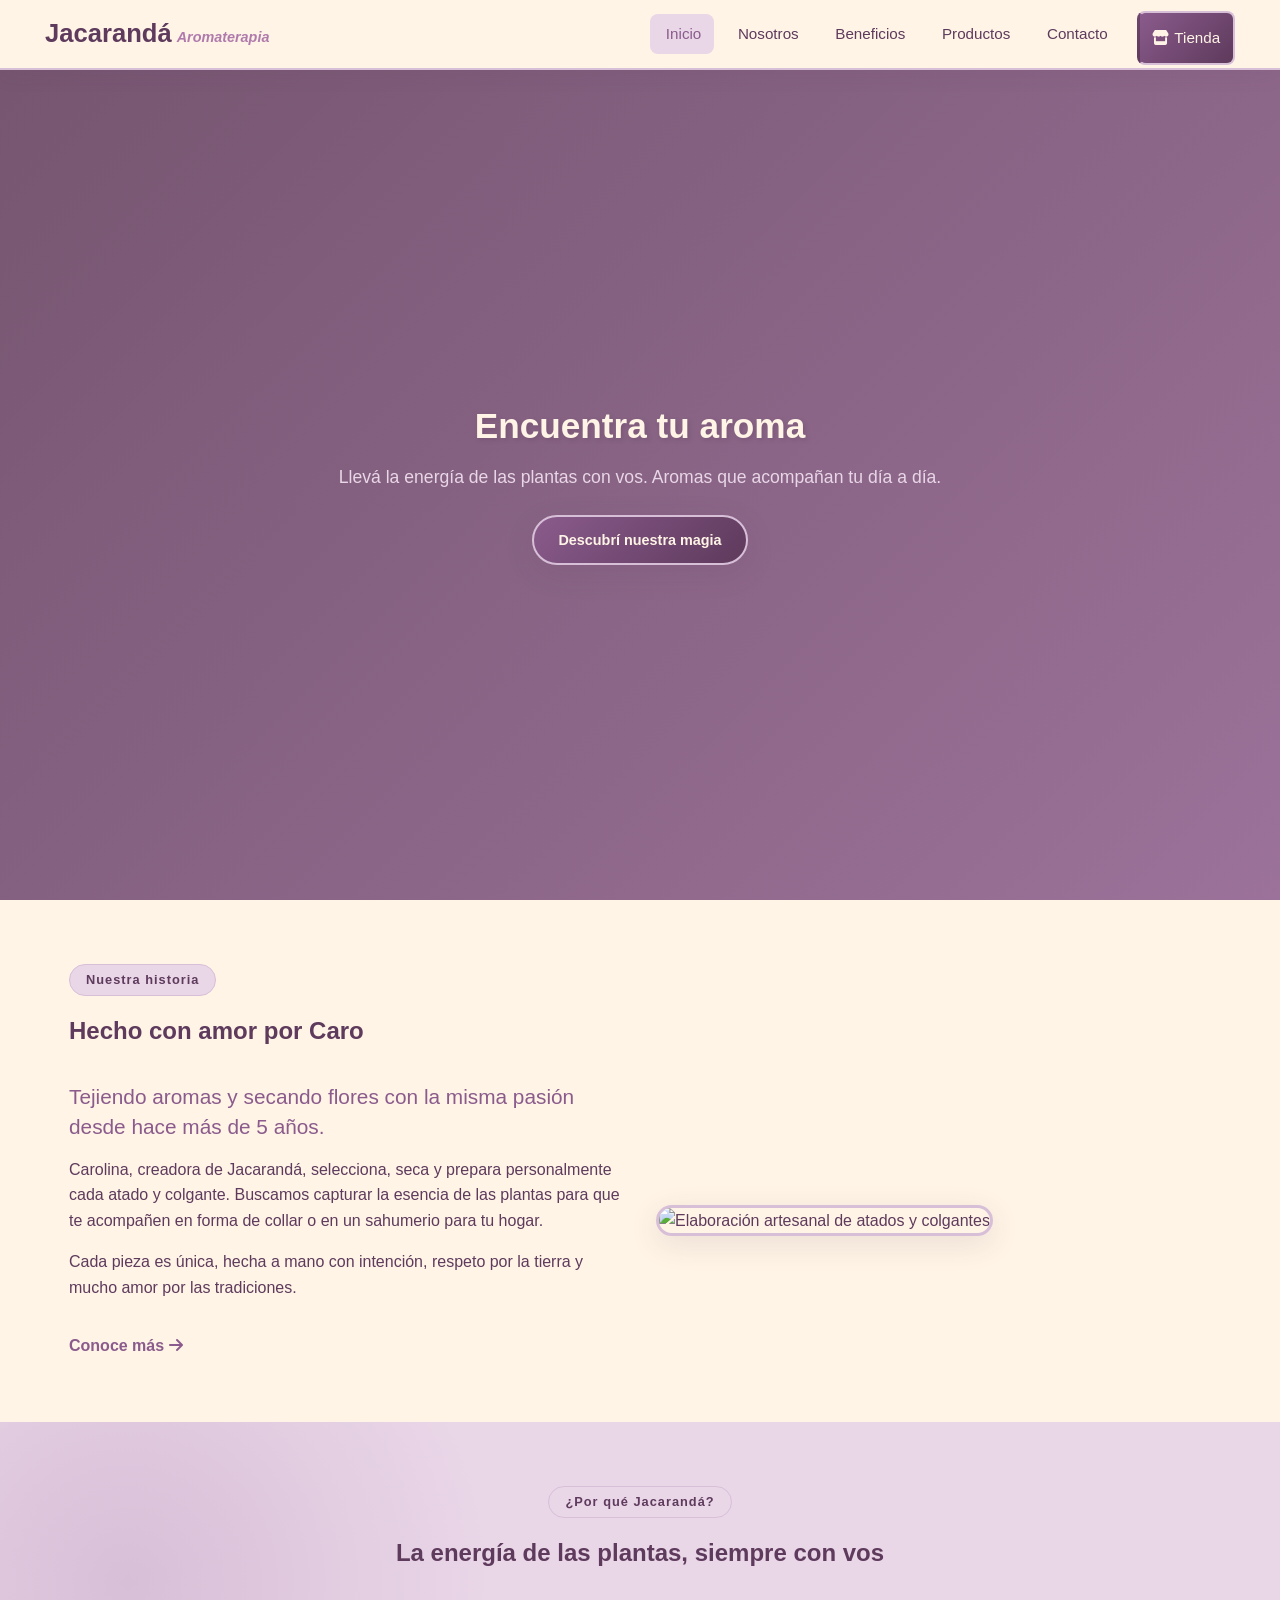
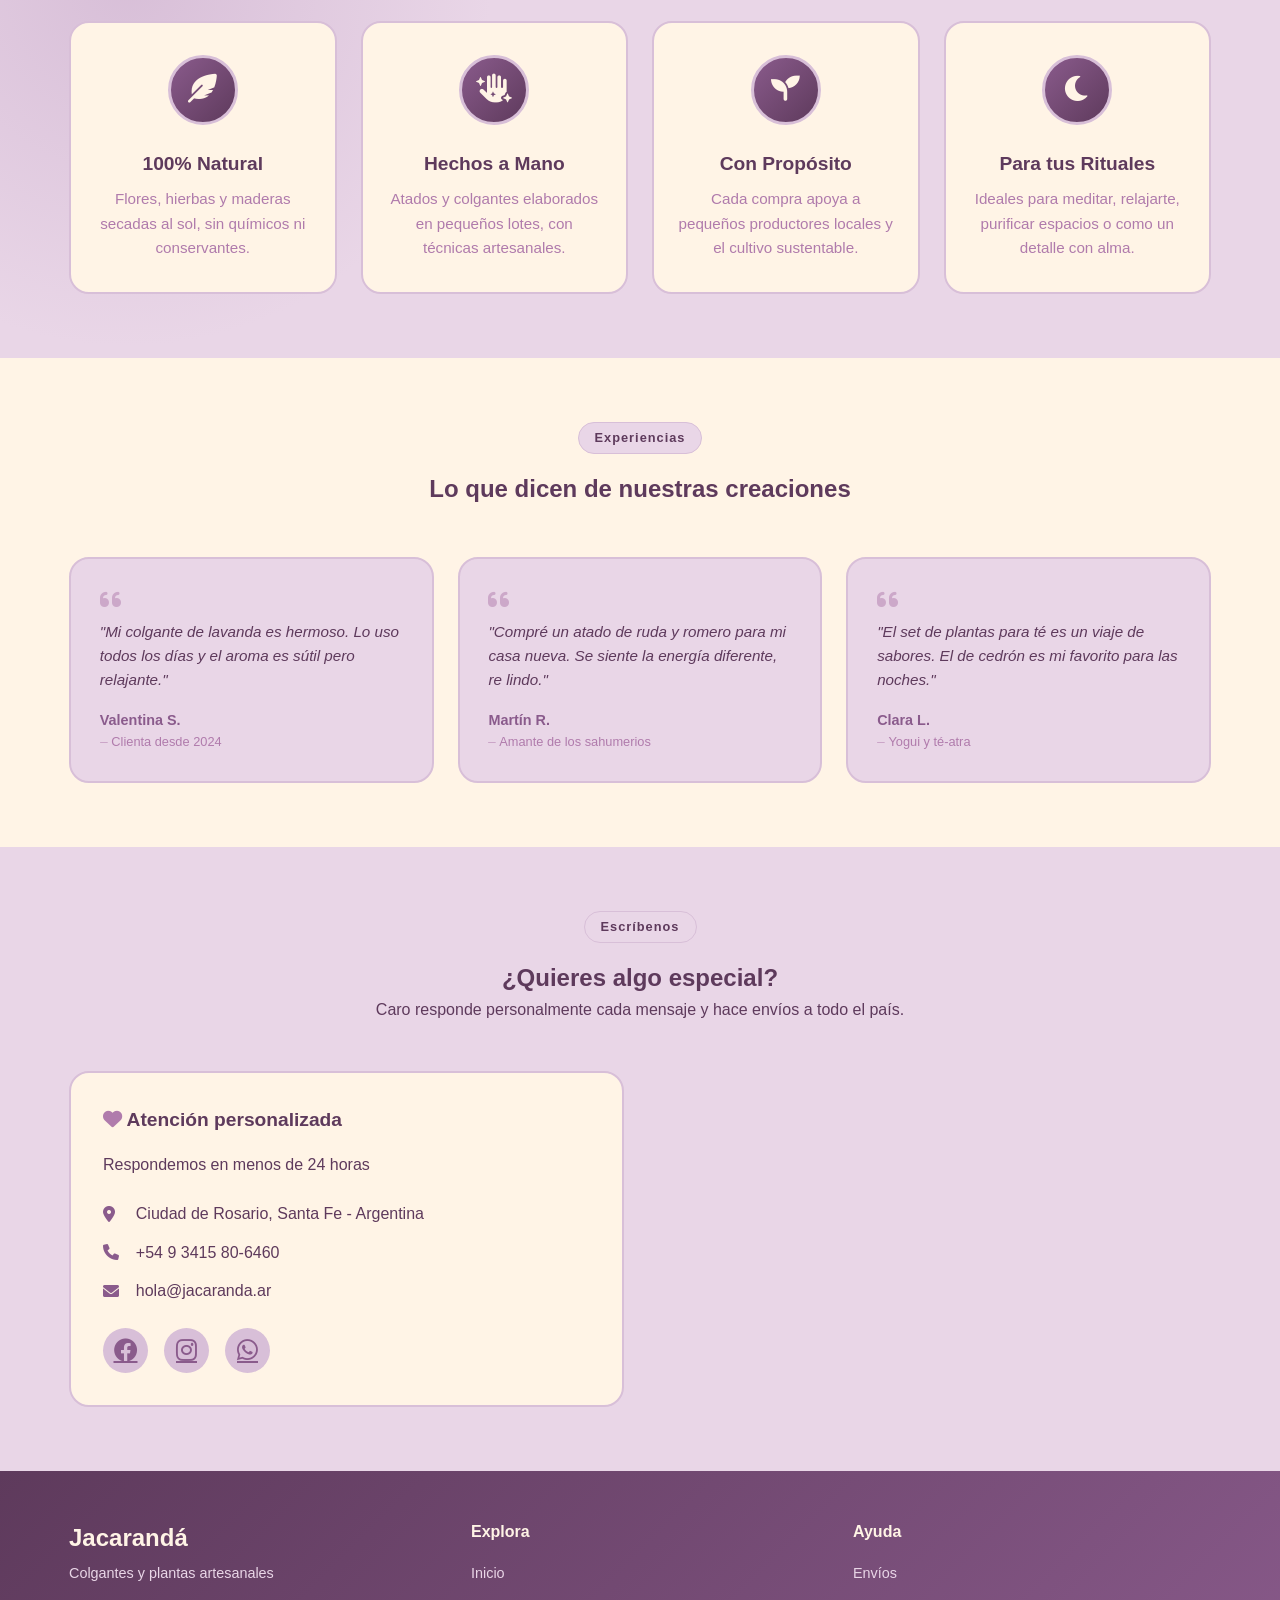
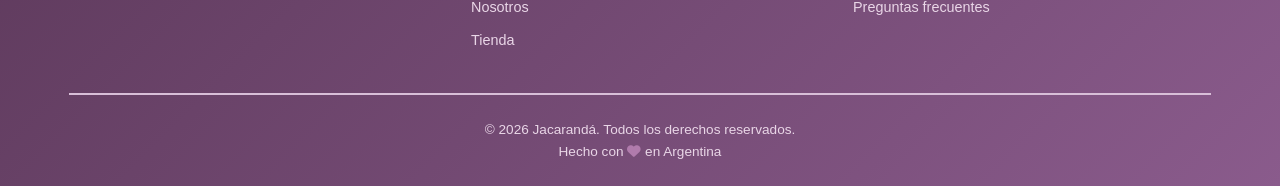
==== index.html @ d97a8b16 "cambien los datos y edite el mensaje de whastapp" ====
<!DOCTYPE html>
<html lang="es">
<head>
    <meta charset="UTF-8">
    <meta name="viewport" content="width=device-width, initial-scale=1.0, maximum-scale=1.0, user-scalable=yes">
    <title>Jacaranda - Aromaterapia Artesanal</title>
    <link rel="stylesheet" href="./css/styles.css">
    <!-- Font Awesome -->
    <link rel="stylesheet" href="https://cdnjs.cloudflare.com/ajax/libs/font-awesome/6.0.0/css/all.min.css">
</th>
</head>
<body>
    <!-- ===== HEADER ===== -->
    <header>
        <div class="container">
            <div class="logo">
                <h1>Jacarandá<span>Aromaterapia</span></h1>
            </div>
            
            <button class="menu-toggle" id="menuToggle">
                <i class="fas fa-bars"></i>
            </button>

            <nav class="nav-menu" id="navMenu">
                <button class="menu-close" id="menuClose">
                    <i class="fas fa-times"></i>
                </button>
                <ul>
                    <li><a href="index.html" class="menu-link active">Inicio</a></li>
                    <li><a href="#nosotros">Nosotros</a></li>
                    <li><a href="#beneficios">Beneficios</a></li>
                    <li><a href="#destacados">Productos</a></li>
                    <li><a href="#contacto">Contacto</a></li>
                    <li><a href="tienda.html" class="menu-link-tienda">
                        <i class="fas fa-store"></i> Tienda
                    </a></li>
                </ul>
            </nav>
        </div>
    </header>

    <!-- ===== HERO ===== -->
    <section id="inicio" class="hero">
        <div class="container">
            <div class="hero-content">
                <h2>Encuentra tu aroma</h2>
                <p>Llevá la energía de las plantas con vos. Aromas que acompañan tu día a día.</p>
                <a href="tienda.html" class="btn">Descubrí nuestra magia</a>
            </div>
        </div>
    </section>

        <!-- ===== NOSOTROS ===== -->
    <section id="nosotros" class="nosotros">
        <div class="container">
            <div class="nosotros-content">
                <span class="seccion-etiqueta">Nuestra historia</span>
                <h2>Hecho con <span class="destacado">amor</span> por Caro</h2>
                <div class="nosotros-grid">
                    <div class="nosotros-texto">
                        <p class="grande">Tejiendo aromas y secando flores con la misma pasión desde hace más de 5 años.</p>
                        <p>Carolina, creadora de Jacarandá, selecciona, seca y prepara personalmente cada atado y colgante. Buscamos capturar la esencia de las plantas para que te acompañen en forma de collar o en un sahumerio para tu hogar.</p>
                        <p>Cada pieza es única, hecha a mano con intención, respeto por la tierra y mucho amor por las tradiciones.</p>
                        <a href="#contacto" class="btn-link">Conoce más <i class="fas fa-arrow-right"></i></a>
                    </div>
                    <div class="nosotros-imagen">
                        <img src="https://i.pinimg.com/736x/36/01/23/360123cef066a5bd354220e1b794d9b4.jpg" alt="Elaboración artesanal de atados y colgantes">
                    </div>
                </div>
            </div>
        </div>
    </section>

        <!-- ===== BENEFICIOS ===== -->
    <section id="beneficios" class="beneficios">
        <div class="container">
            <div class="beneficios-header">
                <span class="seccion-etiqueta">¿Por qué Jacarandá?</span>
                <h2>La energía de las plantas, siempre con vos</h2>
            </div>
            <div class="beneficios-grid">
                <div class="beneficio-card">
                    <div class="beneficio-icono">
                        <i class="fas fa-feather-alt"></i>
                    </div>
                    <h3>100% Natural</h3>
                    <p>Flores, hierbas y maderas secadas al sol, sin químicos ni conservantes.</p>
                </div>
                <div class="beneficio-card">
                    <div class="beneficio-icono">
                        <i class="fas fa-hand-sparkles"></i>
                    </div>
                    <h3>Hechos a Mano</h3>
                    <p>Atados y colgantes elaborados en pequeños lotes, con técnicas artesanales.</p>
                </div>
                <div class="beneficio-card">
                    <div class="beneficio-icono">
                        <i class="fas fa-seedling"></i>
                    </div>
                    <h3>Con Propósito</h3>
                    <p>Cada compra apoya a pequeños productores locales y el cultivo sustentable.</p>
                </div>
                <div class="beneficio-card">
                    <div class="beneficio-icono">
                        <i class="fas fa-moon"></i>
                    </div>
                    <h3>Para tus Rituales</h3>
                    <p>Ideales para meditar, relajarte, purificar espacios o como un detalle con alma.</p>
                </div>
            </div>
        </div>
    </section>

        <!-- ===== TESTIMONIOS ===== -->
    <section class="testimonios">
        <div class="container">
            <div class="testimonios-header">
                <span class="seccion-etiqueta">Experiencias</span>
                <h2>Lo que dicen de nuestras creaciones</h2>
            </div>
            <div class="testimonios-grid">
                <div class="testimonio-card">
                    <i class="fas fa-quote-left"></i>
                    <p>"Mi colgante de lavanda es hermoso. Lo uso todos los días y el aroma es sútil pero relajante."</p>
                    <div class="testimonio-autor">
                        <strong>Valentina S.</strong>
                        <span>⏤ Clienta desde 2024</span>
                    </div>
                </div>
                <div class="testimonio-card">
                    <i class="fas fa-quote-left"></i>
                    <p>"Compré un atado de ruda y romero para mi casa nueva. Se siente la energía diferente, re lindo."</p>
                    <div class="testimonio-autor">
                        <strong>Martín R.</strong>
                        <span>⏤ Amante de los sahumerios</span>
                    </div>
                </div>
                <div class="testimonio-card">
                    <i class="fas fa-quote-left"></i>
                    <p>"El set de plantas para té es un viaje de sabores. El de cedrón es mi favorito para las noches."</p>
                    <div class="testimonio-autor">
                        <strong>Clara L.</strong>
                        <span>⏤ Yogui y té-atra</span>
                    </div>
                </div>
            </div>
        </div>
    </section>

        <!-- ===== CONTACTO ===== -->
    <section id="contacto" class="contacto">
        <div class="container">
            <div class="contacto-header">
                <span class="seccion-etiqueta">Escríbenos</span>
                <h2>¿Quieres algo especial?</h2>
                <p class="subtitulo">Caro responde personalmente cada mensaje y hace envíos a todo el país.</p>
            </div>
            <div class="contacto-grid">
                <div class="contacto-info">
                    <div class="contacto-card">
                        <h3><i class="fas fa-heart" style="color: var(--jacaranda-claro);"></i> Atención personalizada</h3>
                        <p>Respondemos en menos de 24 horas</p>
                        <div class="contacto-detalles">
                            <p><i class="fas fa-map-marker-alt"></i> Ciudad de Rosario, Santa Fe - Argentina</p>
                            <p><i class="fas fa-phone"></i> +54 9 3415 80-6460</p>
                            <p><i class="fas fa-envelope"></i> hola@jacaranda.ar</p>
                        </div>
                        <div class="redes-sociales">
                            <a href="https://www.facebook.com/caro.pe.758"><i class="fab fa-facebook"></i></a>
                            <a href="https://www.instagram.com/jacaranda_carolina_pereira?igsh=MXhta3Y1Nnh4bXFneg=="><i class="fab fa-instagram"></i></a>
                            <a href="https://wa.me/5493415806460?text=Hola%21%20Quiero%20consultar%20sobre%20sus%20colgantes%20y%20atados%20medicinales"><i class="fab fa-whatsapp"></i></a>
                        </div>
                    </div>
                </div>
            </div>
        </div>
    </section>

        <!-- ===== FOOTER ===== -->
    <footer>
        <div class="container">
            <div class="footer-content">
                <div class="footer-logo">
                    <h3>Jacarandá</h3>
                    <p>Colgantes y plantas artesanales</p>
                </div>
                <div class="footer-links">
                    <div class="footer-col">
                        <h4>Explora</h4>
                        <ul>
                            <li><a href="index.html">Inicio</a></li>
                            <li><a href="#nosotros">Nosotros</a></li>
                            <li><a href="tienda.html">Tienda</a></li>
                        </ul>
                    </div>
                    <div class="footer-col">
                        <h4>Ayuda</h4>
                        <ul>
                            <li><a href="https://wa.me/5493415806460?text=Hola%21%20Quiero%20consultar%20sobre%20sus%20productos%20de%20aromaterapia">Envíos</a></li>
                            <li><a href="https://wa.me/5493415806460?text=Hola%21%20Quiero%20consultar%20sobre%20sus%20productos%20de%20aromaterapia">Preguntas frecuentes</a></li>
                        </ul>
                    </div>
                </div>
            </div>
            <div class="footer-bottom">
                <p>&copy; 2026 Jacarandá. Todos los derechos reservados.</p>
                <p>Hecho con <i class="fas fa-heart" style="color: var(--jacaranda-claro);"></i> en Argentina</p>
            </div>
        </div>
    </footer>

    <script src="./scripts/productos.js"></script>
    <script src="./scripts/script.js"></script>
</body>
</html>
---- css/styles.css ----
/* ===== RESET Y VARIABLES ===== */
* {
    margin: 0;
    padding: 0;
    box-sizing: border-box;
}

:root {
    /* Paleta Jacarandá */
    --blanco-crema: #FFF4E6;
    --lila-niebla: #E9D6E7;
    --lavanda-flor: #D8BFD8;
    --violeta-dulce: #C8A2C8;
    --jacaranda-claro: #B07BAC;
    --purpura-flor: #8A5B8C;
    --violeta-profundo: #5E3A5C;
    
    /* Sombras */
    --sombra-suave: 0 5px 20px rgba(94, 58, 92, 0.08);
    --sombra-media: 0 8px 30px rgba(94, 58, 92, 0.12);
    --sombra-fuerte: 0 10px 40px rgba(94, 58, 92, 0.15);
    
    /* Tipografía */
    --fuente-principal: 'Segoe UI', Tahoma, Geneva, Verdana, sans-serif;
}

body {
    font-family: var(--fuente-principal);
    line-height: 1.6;
    color: var(--violeta-profundo);
    background-color: var(--blanco-crema);
    overflow-x: hidden;
}

.container {
    width: 90%;
    max-width: 1200px;
    margin: 0 auto;
    padding: 0 5px;
}

/* ===== HEADER ===== */
header {
    background-color: var(--blanco-crema);
    box-shadow: var(--sombra-suave);
    position: sticky;
    top: 0;
    z-index: 90;
    height: 70px;
    display: flex;
    align-items: center;
    border-bottom: 2px solid var(--lavanda-flor);
}

header .container {
    display: flex;
    justify-content: space-between;
    align-items: center;
    width: 100%;
    height: 100%; /* Asegura que ocupe todo el alto del header */
}

.logo {
    display: flex;
    align-items: center;
    height: 100%;
}

.logo h1 {
    font-size: 1.3rem;
    color: var(--violeta-profundo);
    font-weight: 700;
    margin: 0;
    line-height: 1;
}

.logo span {
    color: var(--jacaranda-claro);
    font-style: italic;
    margin-left: 5px;
    font-size: 0.9rem;
}

/* ===== MENÚ HAMBURGUESA ===== */
.menu-toggle {
    background: none;
    border: 2px solid var(--lavanda-flor);
    font-size: 1.4rem;
    color: var(--purpura-flor);
    cursor: pointer;
    padding: 0.4rem 0.6rem;
    border-radius: 8px;
    transition: all 0.3s;
}

.menu-toggle:hover {
    background-color: var(--lila-niebla);
    border-color: var(--jacaranda-claro);
}

.menu-close {
    background: var(--lila-niebla);
    border: none;
    font-size: 1.4rem;
    color: var(--violeta-profundo);
    cursor: pointer;
    position: absolute;
    top: 1rem;
    right: 1rem;
    width: 40px;
    height: 40px;
    border-radius: 50%;
    display: flex;
    align-items: center;
    justify-content: center;
}

.nav-menu {
    position: fixed;
    top: 0;
    left: -100%;
    width: 85%;
    max-width: 350px;
    height: 100vh;
    background-color: var(--blanco-crema);
    box-shadow: var(--sombra-fuerte);
    padding: 4rem 2rem;
    transition: left 0.3s ease-in-out;
    z-index: 1000;
    border-right: 3px solid var(--lavanda-flor);
}

.nav-menu.active {
    left: 0;
}

.nav-menu ul {
    list-style: none;
    display: flex;
    flex-direction: column;
    gap: 1.5rem;
}

.nav-menu a {
    text-decoration: none;
    color: var(--violeta-profundo);
    font-size: 1.1rem;
    font-weight: 500;
    transition: all 0.3s;
    display: block;
    padding: 0.5rem 1rem;
    border-radius: 8px;
    border-left: 3px solid transparent;
}

.nav-menu a:hover,
.nav-menu a.active {
    color: var(--purpura-flor);
    background-color: var(--lila-niebla);
    border-left: 3px solid var(--jacaranda-claro);
    padding-left: 1.5rem;
}

.menu-link-tienda {
    background: linear-gradient(135deg, var(--purpura-flor), var(--violeta-profundo));
    color: var(--blanco-crema) !important;
    border-left: none !important;
    text-align: center;
}

.menu-link-tienda i {
    margin-right: 5px;
}

/* ===== HERO - PÁGINA PRINCIPAL ===== */
.hero {
    background: linear-gradient(135deg, rgba(94, 58, 92, 0.85), rgba(138, 91, 140, 0.85)), 
                url('https://www.viveropullally.cl/wp-content/uploads/2017/11/Jacaranda-mimosifolia_-1-1200x1200.jpg');
    background-size: cover;
    background-position: center;
    color: var(--blanco-crema);
    padding: 0;
    text-align: center;
    position: relative;
    display: flex;
    align-items: center;
    justify-content: center;
    min-height: calc(100vh - 70px);
}

.hero-content {
    width: 100%;
    padding: 2rem 0;
}

.hero-content h2 {
    font-size: 1.8rem;
    margin-bottom: 1rem;
    line-height: 1.2;
    color: var(--blanco-crema);
    text-shadow: 2px 2px 4px rgba(94, 58, 92, 0.3);
}

.hero-content p {
    font-size: 1rem;
    margin-bottom: 1.5rem;
    color: var(--lila-niebla);
}

/* ===== SECCIÓN ETIQUETA ===== */
.seccion-etiqueta {
    display: inline-block;
    background-color: var(--lila-niebla);
    color: var(--violeta-profundo);
    padding: 0.3rem 1rem;
    border-radius: 50px;
    font-size: 0.8rem;
    font-weight: 600;
    letter-spacing: 1px;
    margin-bottom: 1rem;
    border: 1px solid var(--lavanda-flor);
}

/* ===== NOSOTROS ===== */
.nosotros {
    padding: 4rem 0;
    background-color: var(--blanco-crema);
}

.nosotros-grid {
    display: grid;
    grid-template-columns: 1fr;
    gap: 2rem;
    margin-top: 2rem;
}

.nosotros-texto p.grande {
    font-size: 1.3rem;
    font-weight: 500;
    color: var(--purpura-flor);
    margin-bottom: 1rem;
    line-height: 1.4;
}

.nosotros-texto p {
    margin-bottom: 1rem;
    color: var(--violeta-profundo);
}

.nosotros-imagen img {
    width: 100%;
    height: 300px;
    object-fit: cover;
    border-radius: 30px;
    border: 3px solid var(--lavanda-flor);
    box-shadow: var(--sombra-media);
}

.btn-link {
    display: inline-block;
    color: var(--purpura-flor);
    text-decoration: none;
    font-weight: 600;
    margin-top: 1rem;
    transition: all 0.3s;
}

.btn-link i {
    transition: transform 0.3s;
}

.btn-link:hover {
    color: var(--violeta-profundo);
}

.btn-link:hover i {
    transform: translateX(5px);
}

/* ===== BENEFICIOS ===== */
.beneficios {
    padding: 4rem 0;
    background-color: var(--lila-niebla);
    background-image: radial-gradient(circle at 10% 30%, var(--lavanda-flor) 0%, transparent 30%);
}

.beneficios-header {
    text-align: center;
    margin-bottom: 3rem;
}

.beneficios-grid {
    display: grid;
    grid-template-columns: 1fr;
    gap: 1.5rem;
}

.beneficio-card {
    background-color: var(--blanco-crema);
    padding: 2rem 1.5rem;
    border-radius: 20px;
    border: 2px solid var(--lavanda-flor);
    text-align: center;
    transition: all 0.3s;
}

.beneficio-card:hover {
    transform: translateY(-5px);
    border-color: var(--jacaranda-claro);
    box-shadow: var(--sombra-fuerte);
}

.beneficio-icono {
    width: 70px;
    height: 70px;
    background: linear-gradient(135deg, var(--purpura-flor), var(--violeta-profundo));
    border-radius: 50%;
    display: flex;
    align-items: center;
    justify-content: center;
    margin: 0 auto 1.5rem;
    color: var(--blanco-crema);
    font-size: 1.8rem;
    border: 3px solid var(--lavanda-flor);
}

.beneficio-card h3 {
    color: var(--violeta-profundo);
    margin-bottom: 0.5rem;
    font-size: 1.2rem;
}

.beneficio-card p {
    color: var(--jacaranda-claro);
    font-size: 0.95rem;
}

/* ===== PRODUCTOS DESTACADOS ===== */
.destacados {
    padding: 4rem 0;
    background-color: var(--blanco-crema);
}

.destacados-header {
    text-align: center;
    margin-bottom: 3rem;
}

.destacados-grid {
    display: grid;
    grid-template-columns: repeat(2, 1fr);
    gap: 1.2rem;
    max-width: 600px;
    margin: 0 auto;
}

.destacado-card {
    background-color: var(--lila-niebla);
    border-radius: 20px;
    overflow: hidden;
    border: 2px solid var(--lavanda-flor);
    position: relative;
    transition: all 0.3s;
}

.destacado-card:hover {
    transform: translateY(-5px);
    border-color: var(--jacaranda-claro);
    box-shadow: var(--sombra-fuerte);
}

.destacado-badge {
    position: absolute;
    top: 10px;
    left: 10px;
    background: linear-gradient(135deg, var(--purpura-flor), var(--violeta-profundo));
    color: var(--blanco-crema);
    padding: 0.2rem 0.8rem;
    border-radius: 50px;
    font-size: 0.7rem;
    font-weight: 600;
    z-index: 1;
    border: 1px solid var(--blanco-crema);
}

.destacado-img {
    width: 100%;
    height: 150px;
    overflow: hidden;
}

.destacado-img img {
    width: 100%;
    height: 100%;
    object-fit: cover;
    transition: transform 0.5s;
}

.destacado-card:hover .destacado-img img {
    transform: scale(1.1);
}

.destacado-info {
    padding: 1rem;
    text-align: center;
}

.destacado-info h3 {
    color: var(--violeta-profundo);
    font-size: 1rem;
    margin-bottom: 0.3rem;
}

.destacado-desc {
    color: var(--jacaranda-claro);
    font-size: 0.8rem;
    margin-bottom: 0.5rem;
    display: none;
}

.destacado-precio {
    display: flex;
    justify-content: center;
    align-items: baseline;
    gap: 0.5rem;
}

.precio {
    font-size: 1.1rem;
    font-weight: bold;
    color: var(--purpura-flor);
}

.tamaño {
    color: var(--jacaranda-claro);
    font-size: 0.75rem;
}

.ver-mas-container {
    text-align: center;
    margin-top: 3rem;
}

.btn-grande {
    padding: 0.9rem 2rem;
    font-size: 1.1rem;
}

.texto-secundario {
    color: var(--jacaranda-claro);
    font-size: 0.9rem;
    margin-top: 0.8rem;
}

.texto-secundario i {
    margin: 0 0.2rem;
}

/* ===== PROCESO ===== */
.proceso {
    padding: 4rem 0;
    background-color: var(--lila-niebla);
}

.proceso-header {
    text-align: center;
    margin-bottom: 3rem;
}

.proceso-grid {
    display: grid;
    grid-template-columns: 1fr;
    gap: 1.5rem;
}

.proceso-item {
    display: flex;
    align-items: center;
    gap: 1rem;
    background-color: var(--blanco-crema);
    padding: 1.2rem;
    border-radius: 15px;
    border: 2px solid var(--lavanda-flor);
}

.proceso-numero {
    width: 50px;
    height: 50px;
    background: linear-gradient(135deg, var(--purpura-flor), var(--violeta-profundo));
    color: var(--blanco-crema);
    border-radius: 50%;
    display: flex;
    align-items: center;
    justify-content: center;
    font-size: 1.3rem;
    font-weight: bold;
    border: 2px solid var(--blanco-crema);
    flex-shrink: 0;
}

.proceso-contenido h3 {
    color: var(--violeta-profundo);
    font-size: 1.1rem;
    margin-bottom: 0.2rem;
}

.proceso-contenido p {
    color: var(--jacaranda-claro);
    font-size: 0.9rem;
}

/* ===== TESTIMONIOS ===== */
.testimonios {
    padding: 4rem 0;
    background-color: var(--blanco-crema);
}

.testimonios-header {
    text-align: center;
    margin-bottom: 3rem;
}

.testimonios-grid {
    display: grid;
    grid-template-columns: 1fr;
    gap: 1.5rem;
}

.testimonio-card {
    background-color: var(--lila-niebla);
    padding: 1.8rem;
    border-radius: 20px;
    border: 2px solid var(--lavanda-flor);
    position: relative;
}

.testimonio-card i {
    color: var(--jacaranda-claro);
    font-size: 1.5rem;
    opacity: 0.5;
    margin-bottom: 0.5rem;
}

.testimonio-card p {
    color: var(--violeta-profundo);
    font-size: 0.95rem;
    margin-bottom: 1rem;
    font-style: italic;
}

.testimonio-autor {
    display: flex;
    flex-direction: column;
}

.testimonio-autor strong {
    color: var(--purpura-flor);
    font-size: 0.9rem;
}

.testimonio-autor span {
    color: var(--jacaranda-claro);
    font-size: 0.8rem;
}

/* ===== CONTACTO ===== */
.contacto {
    padding: 4rem 0;
    background-color: var(--lila-niebla);
}

.contacto-header {
    text-align: center;
    margin-bottom: 3rem;
}

.contacto-grid {
    display: grid;
    grid-template-columns: 1fr;
    gap: 2rem;
}

.contacto-card {
    background-color: var(--blanco-crema);
    padding: 2rem;
    border-radius: 20px;
    border: 2px solid var(--lavanda-flor);
}

.contacto-card h3 {
    color: var(--violeta-profundo);
    margin-bottom: 1rem;
    font-size: 1.2rem;
}

.contacto-detalles {
    margin: 1.5rem 0;
}

.contacto-detalles p {
    margin-bottom: 0.8rem;
    display: flex;
    align-items: center;
    gap: 0.8rem;
    color: var(--violeta-profundo);
}

.contacto-detalles i {
    color: var(--purpura-flor);
    width: 20px;
}

.redes-sociales {
    display: flex;
    gap: 1rem;
}

.redes-sociales a {
    color: var(--purpura-flor);
    font-size: 1.5rem;
    width: 45px;
    height: 45px;
    border-radius: 50%;
    background-color: var(--lavanda-flor);
    display: flex;
    align-items: center;
    justify-content: center;
    transition: all 0.3s;
}

.redes-sociales a:hover {
    color: var(--blanco-crema);
    background: linear-gradient(135deg, var(--purpura-flor), var(--violeta-profundo));
    transform: translateY(-3px) rotate(360deg);
}

.contacto-form {
    background-color: var(--blanco-crema);
    padding: 2rem;
    border-radius: 20px;
    border: 2px solid var(--lavanda-flor);
}

.contacto-form form {
    display: flex;
    flex-direction: column;
    gap: 1rem;
}

.contacto-form input,
.contacto-form textarea {
    padding: 0.8rem 1rem;
    background-color: var(--lila-niebla);
    border: 2px solid var(--lavanda-flor);
    border-radius: 12px;
    font-family: inherit;
    font-size: 0.95rem;
    color: var(--violeta-profundo);
}

.contacto-form input:focus,
.contacto-form textarea:focus {
    outline: none;
    border-color: var(--purpura-flor);
    background-color: var(--blanco-crema);
}

.btn-enviar {
    width: 100%;
    background: linear-gradient(135deg, var(--purpura-flor), var(--violeta-profundo));
    color: var(--blanco-crema);
    border: 2px solid var(--lavanda-flor);
}

/* ===== NEWSLETTER ===== */
.newsletter {
    padding: 3rem 0;
    background: linear-gradient(135deg, var(--violeta-profundo), var(--purpura-flor));
    color: var(--blanco-crema);
    text-align: center;
}

.newsletter-contenido h2 {
    font-size: 1.5rem;
    margin-bottom: 0.5rem;
}

.newsletter-contenido p {
    margin-bottom: 1.5rem;
    color: var(--lila-niebla);
}

.newsletter-form {
    display: flex;
    flex-direction: column;
    gap: 0.5rem;
    max-width: 500px;
    margin: 0 auto;
}

.newsletter-form input {
    padding: 0.8rem 1rem;
    border: 2px solid var(--lavanda-flor);
    border-radius: 30px;
    font-family: inherit;
    background-color: var(--blanco-crema);
}

.texto-pequeño {
    font-size: 0.8rem;
    margin-top: 0.5rem;
    opacity: 0.8;
}

/* ===== HERO TIENDA ===== */
.hero-tienda {
    background: linear-gradient(135deg, rgba(94, 58, 92, 0.9), rgba(138, 91, 140, 0.9));
    padding: 3rem 0;
    text-align: center;
    color: var(--blanco-crema);
}

.hero-tienda-content h1 {
    font-size: 2rem;
    margin-bottom: 0.5rem;
}

.hero-tienda-content p {
    color: var(--lila-niebla);
    font-size: 1.1rem;
}

/* ===== FILTROS ===== */
.filtros {
    padding: 1.5rem 0;
    background-color: var(--blanco-crema);
    border-bottom: 2px solid var(--lavanda-flor);
}

.filtros-wrapper {
    display: flex;
    flex-direction: column;
    gap: 1rem;
}

.filtros-tabs {
    display: flex;
    gap: 0.5rem;
    overflow-x: auto;
    padding-bottom: 0.5rem;
}

.filtro-btn {
    padding: 0.5rem 1.2rem;
    background-color: var(--lila-niebla);
    border: 2px solid var(--lavanda-flor);
    border-radius: 30px;
    color: var(--violeta-profundo);
    font-weight: 600;
    cursor: pointer;
    transition: all 0.3s;
    white-space: nowrap;
}

.filtro-btn.active,
.filtro-btn:hover {
    background: linear-gradient(135deg, var(--purpura-flor), var(--violeta-profundo));
    color: var(--blanco-crema);
    border-color: var(--blanco-crema);
}

.ordenar select {
    padding: 0.5rem 1rem;
    background-color: var(--blanco-crema);
    border: 2px solid var(--lavanda-flor);
    border-radius: 30px;
    color: var(--violeta-profundo);
    font-weight: 500;
    cursor: pointer;
    width: 100%;
}

/* ===== TIENDA PRODUCTOS - ESTILO MERCADO LIBRE ===== */
.tienda-productos {
    padding: 2rem 0;
    background-color: #f5f5f5; /* Fondo gris muy suave como ML */
}

.productos-grid {
    display: grid;
    grid-template-columns: repeat(2, 1fr);
    gap: 1rem;
    margin: 0 auto;
}

.producto-card {
    background: white;
    border-radius: 8px;
    overflow: hidden;
    transition: all 0.2s ease;
    position: relative;
    display: flex;
    flex-direction: column;
    box-shadow: 0 1px 3px rgba(0,0,0,0.05);
    border: 1px solid rgba(0,0,0,0.02);
}

.producto-card:hover {
    box-shadow: 0 8px 16px rgba(0,0,0,0.05);
    border-color: rgba(0,0,0,0.04);
    transform: translateY(-2px);
}

/* Enlace completo del producto */
.producto-link {
    text-decoration: none;
    color: inherit;
    display: flex;
    flex-direction: column;
    height: 100%;
}

/* Imagen - Contenedor cuadrado perfecto */
.producto-img {
    width: 100%;
    aspect-ratio: 1 / 1;
    background-color: white;
    display: flex;
    align-items: center;
    justify-content: center;
    padding: 0.5rem;
    position: relative;
}

.producto-img img {
    width: 100%;
    height: 100%;
    object-fit: contain; /* IMPORTANTE: contain para que se vea el producto completo */
    transition: transform 0.2s ease;
}

.producto-card:hover .producto-img img {
    transform: scale(1.02);
}

/* Etiquetas/Badges */
.producto-badge {
    position: absolute;
    top: 10px;
    left: 10px;
    background-color: #3483fa; /* Azul Mercado Libre */
    color: white;
    padding: 0.2rem 0.6rem;
    border-radius: 4px;
    font-size: 0.7rem;
    font-weight: 600;
    z-index: 2;
    text-transform: uppercase;
    letter-spacing: 0.5px;
}

.producto-badge-oferta {
    background-color: #00a650; /* Verde Mercado Libre */
}

/* Información del producto */
.producto-info {
    padding: 0.8rem 0.8rem 1rem;
    background: white;
    display: flex;
    flex-direction: column;
    gap: 0.2rem;
}

/* Título - 2 líneas máx */
.producto-info h3 {
    color: #333;
    font-size: 0.9rem;
    font-weight: 400;
    line-height: 1.3;
    margin: 0 0 0.2rem;
    display: -webkit-box;
    -webkit-box-orient: vertical;
    overflow: hidden;
    min-height: 2.2rem;
}

/* Descripción oculta en tarjeta (solo para ML) */
.descripcion {
    display: none;
}

/* Precios */
.producto-precio {
    margin: 0.2rem 0;
}

.precio-actual {
    font-size: 1.2rem;
    font-weight: 600;
    color: #333;
    line-height: 1;
}

.precio-anterior {
    font-size: 0.8rem;
    color: #999;
    text-decoration: line-through;
    margin-left: 0.5rem;
}

/* Cuotas */
.producto-cuotas {
    font-size: 0.75rem;
    color: #00a650;
    font-weight: 500;
    margin: 0.1rem 0;
}

/* Envío gratis */
.producto-envio {
    font-size: 0.75rem;
    color: #00a650;
    font-weight: 600;
    display: flex;
    align-items: center;
    gap: 0.2rem;
    margin-top: 0.2rem;
}

.producto-envio i {
    font-size: 0.7rem;
}

/* Botón de agregar - Estilo Mercado Libre */
.btn-agregar {
    background: #3483fa; /* Azul ML */
    color: white;
    border: none;
    padding: 0.6rem;
    border-radius: 6px;
    font-size: 0.85rem;
    font-weight: 600;
    cursor: pointer;
    transition: all 0.2s;
    display: flex;
    align-items: center;
    justify-content: center;
    gap: 0.5rem;
    margin-top: 0.5rem;
    width: 100%;
}

.btn-agregar:hover {
    background: #2968c8; /* Azul ML más oscuro */
    transform: scale(1.01);
}

.btn-agregar i {
    font-size: 0.9rem;
}

/* Estado "Agregado" */
.btn-agregar.agregado {
    background: #00a650; /* Verde ML */
}

/* ===== RESPONSIVE MERCADO LIBRE ===== */
@media screen and (min-width: 480px) {
    .productos-grid {
        grid-template-columns: repeat(2, 1fr);
        gap: 1rem;
    }
}

@media screen and (min-width: 768px) {
    .productos-grid {
        grid-template-columns: repeat(3, 1fr);
        gap: 1.2rem;
    }
    
    .producto-info h3 {
        font-size: 0.95rem;
    }
    
    .precio-actual {
        font-size: 1.3rem;
    }
}

@media screen and (min-width: 1024px) {
    .productos-grid {
        grid-template-columns: repeat(4, 1fr);
        gap: 1.5rem;
    }
}

@media screen and (min-width: 1200px) {
    .productos-grid {
        grid-template-columns: repeat(5, 1fr); /* 5 productos en desktop grande como ML */
        gap: 1.5rem;
    }
}

/* ===== CARRITO ===== */
.cart-floating {
    position: fixed;
    bottom: 1.5rem;
    right: 1.5rem;
    z-index: 1001;
}

.cart-toggle {
    width: 60px;
    height: 60px;
    border-radius: 50%;
    background: linear-gradient(135deg, var(--purpura-flor), var(--violeta-profundo));
    border: 3px solid var(--lavanda-flor);
    color: var(--blanco-crema);
    font-size: 1.5rem;
    cursor: pointer;
    box-shadow: var(--sombra-fuerte);
    display: flex;
    align-items: center;
    justify-content: center;
    position: relative;
    transition: all 0.3s;
}

.cart-toggle:hover {
    transform: scale(1.1) rotate(5deg);
    border-color: var(--blanco-crema);
}

.cart-count {
    position: absolute;
    top: -5px;
    right: -5px;
    background: linear-gradient(135deg, var(--violeta-dulce), var(--jacaranda-claro));
    color: var(--violeta-profundo);
    border-radius: 50%;
    width: 24px;
    height: 24px;
    font-size: 0.75rem;
    display: flex;
    align-items: center;
    justify-content: center;
    font-weight: bold;
    border: 2px solid var(--blanco-crema);
}

.cart-panel {
    position: fixed;
    bottom: 6rem;
    right: 1.5rem;
    width: 90%;
    max-width: 350px;
    background-color: var(--blanco-crema);
    border-radius: 20px;
    box-shadow: var(--sombra-fuerte);
    padding: 1.2rem;
    display: none;
    border: 2px solid var(--lavanda-flor);
    z-index: 1002;
}

.cart-panel.active {
    display: block;
    animation: slideIn 0.3s ease;
}

@keyframes slideIn {
    from {
        opacity: 0;
        transform: translateY(20px);
    }
    to {
        opacity: 1;
        transform: translateY(0);
    }
}

.cart-header {
    display: flex;
    justify-content: space-between;
    align-items: center;
    margin-bottom: 1rem;
    padding-bottom: 0.5rem;
    border-bottom: 2px solid var(--lavanda-flor);
}

.cart-header h3 {
    color: var(--violeta-profundo);
    font-size: 1.1rem;
}

.cart-close {
    background: none;
    border: 2px solid var(--lavanda-flor);
    color: var(--violeta-profundo);
    cursor: pointer;
    width: 30px;
    height: 30px;
    border-radius: 50%;
    display: flex;
    align-items: center;
    justify-content: center;
}

.cart-close:hover {
    background-color: var(--lila-niebla);
    border-color: var(--jacaranda-claro);
}

.cart-items {
    max-height: 300px;
    overflow-y: auto;
    margin-bottom: 1rem;
}

.cart-item {
    display: flex;
    gap: 0.8rem;
    padding: 0.8rem 0;
    border-bottom: 1px solid var(--lavanda-flor);
}

.cart-item-img {
    width: 50px;
    height: 50px;
    border-radius: 10px;
    object-fit: cover;
    border: 2px solid var(--lavanda-flor);
}

.cart-item-info {
    flex: 1;
}

.cart-item-title {
    font-weight: 600;
    color: var(--violeta-profundo);
    font-size: 0.85rem;
}

.cart-item-price {
    color: var(--purpura-flor);
    font-weight: bold;
    font-size: 0.85rem;
}

.cart-item-quantity {
    display: flex;
    align-items: center;
    gap: 0.5rem;
    margin-top: 0.3rem;
}

.quantity-btn {
    background-color: var(--lila-niebla);
    border: 1px solid var(--lavanda-flor);
    width: 24px;
    height: 24px;
    border-radius: 5px;
    cursor: pointer;
    color: var(--violeta-profundo);
}

.quantity-btn:hover {
    background-color: var(--violeta-dulce);
    color: var(--blanco-crema);
}

.cart-item-remove {
    color: #ff6b6b;
    background: none;
    border: 1px solid #ff6b6b;
    border-radius: 5px;
    width: 24px;
    height: 24px;
    display: flex;
    align-items: center;
    justify-content: center;
    cursor: pointer;
}

.cart-empty {
    text-align: center;
    color: var(--jacaranda-claro);
    padding: 1.5rem 0;
}

.cart-footer {
    border-top: 2px solid var(--lavanda-flor);
    padding-top: 1rem;
}

.cart-total {
    display: flex;
    justify-content: space-between;
    font-weight: bold;
    margin-bottom: 1rem;
    color: var(--violeta-profundo);
}

/* ===== FOOTER ===== */
footer {
    background: linear-gradient(135deg, var(--violeta-profundo), var(--purpura-flor));
    color: var(--blanco-crema);
    padding: 3rem 0 1.5rem;
}

.footer-content {
    display: grid;
    grid-template-columns: 1fr;
    gap: 2rem;
    margin-bottom: 2rem;
}

.footer-logo h3 {
    font-size: 1.5rem;
    margin-bottom: 0.3rem;
}

.footer-logo p {
    color: var(--lila-niebla);
    font-size: 0.9rem;
}

.footer-links {
    display: grid;
    grid-template-columns: repeat(2, 1fr);
    gap: 1.5rem;
}

.footer-col h4 {
    margin-bottom: 1rem;
    font-size: 1rem;
    color: var(--blanco-crema);
}

.footer-col ul {
    list-style: none;
}

.footer-col li {
    margin-bottom: 0.5rem;
}

.footer-col a {
    color: var(--lila-niebla);
    text-decoration: none;
    font-size: 0.9rem;
    transition: color 0.3s;
}

.footer-col a:hover {
    color: var(--blanco-crema);
}

.footer-bottom {
    text-align: center;
    padding-top: 1.5rem;
    border-top: 2px solid var(--lavanda-flor);
    font-size: 0.85rem;
    color: var(--lila-niebla);
}

.footer-bottom i {
    color: var(--jacaranda-claro);
}

/* ===== BOTONES ===== */
.btn {
    display: inline-block;
    background: linear-gradient(135deg, var(--purpura-flor), var(--violeta-profundo));
    color: var(--blanco-crema);
    padding: 0.7rem 1.5rem;
    border-radius: 30px;
    text-decoration: none;
    font-weight: 600;
    transition: all 0.3s;
    border: 2px solid var(--lavanda-flor);
    cursor: pointer;
    font-size: 0.9rem;
    box-shadow: var(--sombra-media);
}

.btn:hover {
    transform: translateY(-2px);
    box-shadow: var(--sombra-fuerte);
    border-color: var(--blanco-crema);
}

.btn-primary {
    width: 100%;
}

/* ===== RESPONSIVE ===== */
@media screen and (min-width: 768px) {
    .logo h1 {
        font-size: 1.6rem;
    }
    
    .hero-content h2 {
        font-size: 2.2rem;
    }
    
    .hero-content p {
        font-size: 1.1rem;
    }
    
    .nosotros-grid {
        grid-template-columns: 1fr 1fr;
        align-items: center;
    }
    
    .beneficios-grid {
        grid-template-columns: repeat(2, 1fr);
    }
    
    .destacados-grid {
        gap: 2rem;
    }
    
    .destacado-img {
        height: 180px;
    }
    
    .proceso-grid {
        grid-template-columns: repeat(2, 1fr);
    }
    
    .testimonios-grid {
        grid-template-columns: repeat(2, 1fr);
    }
    
    .contacto-grid {
        grid-template-columns: repeat(2, 1fr);
    }
    
    .newsletter-form {
        flex-direction: row;
    }
    
    .newsletter-form input {
        flex: 1;
    }
    
    .footer-content {
        grid-template-columns: 1fr 2fr;
    }
    
    .productos-grid {
        grid-template-columns: repeat(2, 1fr);
    }
    
    .filtros-wrapper {
        flex-direction: row;
        justify-content: space-between;
        align-items: center;
    }
    
    .ordenar select {
        width: auto;
    }
}

@media screen and (min-width: 1024px) {
    .menu-toggle,
    .menu-close {
        display: none !important;
    }
    
    .nav-menu {
        position: static !important;
        left: auto !important;
        width: auto !important;
        height: 100% !important; /* Ocupa todo el alto del header */
        max-width: none !important;
        padding: 0 !important;
        box-shadow: none !important;
        background: none !important;
        border-right: none !important;
        display: flex !important;
        align-items: center !important; /* Centra verticalmente */
    }
    
    .nav-menu ul {
        flex-direction: row !important;
        gap: 0.5rem !important;
        display: flex !important;
        align-items: center !important;
        margin: 0;
        padding: 0;
        height: 100%;
    }
    
    .nav-menu li {
        display: flex;
        align-items: center;
        height: 100%;
    }
    
    .nav-menu a {
        font-size: 0.95rem !important;
        padding: 0.5rem 0.8rem !important;
        display: flex !important;
        align-items: center !important;
        white-space: nowrap; /* Evita que el texto se rompa */
        border-left: 3px solid transparent !important;
        margin: 0;
        height: fit-content;
    }
    
    .nav-menu a:hover,
    .nav-menu a.active {
        padding-left: 0.8rem !important; /* Mantiene el padding consistente */
    }
    
    /* Estilo especial para el enlace de tienda en desktop */
    .menu-link-tienda {
        background: linear-gradient(135deg, var(--purpura-flor), var(--violeta-profundo)) !important;
        color: var(--blanco-crema) !important;
        border-radius: 8px !important;
        margin-left: 0.5rem !important;
        padding: 0.5rem 1rem !important;
        border: 2px solid var(--lavanda-flor) !important;
    }
    
    .menu-link-tienda:hover {
        transform: translateY(-2px);
        box-shadow: var(--sombra-media);
        border-color: var(--blanco-crema) !important;
        padding-left: 1rem !important;
    }
    
    .menu-link-tienda i {
        margin-right: 5px;
    }
    
    .beneficios-grid {
        grid-template-columns: repeat(4, 1fr);
    }
    
    .testimonios-grid {
        grid-template-columns: repeat(3, 1fr);
    }
    
    .productos-grid {
        grid-template-columns: repeat(3, 1fr);
    }
}

@media screen and (min-width: 768px) and (max-width: 1023px) {
    .nav-menu {
        width: 80%;
        max-width: 320px;
    }
    
    .menu-toggle {
        display: block;
    }
    
    .menu-close {
        display: flex;
    }
}

/* Ajuste para netbooks/desktop pequeños (1024px a 1200px) */
@media screen and (min-width: 1024px) and (max-width: 1200px) {
    .nav-menu ul {
        gap: 0.3rem !important;
    }
    
    .nav-menu a {
        font-size: 0.9rem !important;
        padding: 0.4rem 0.6rem !important;
    }
    
    .logo h1 {
        font-size: 1.2rem;
    }
    
    .logo span {
        font-size: 0.8rem;
    }
}

/* ===== MENÚ MÓVIL - ASEGURAR QUE ESTÉ OCULTO EN DESKTOP ===== */
.nav-menu {
    position: fixed;
    top: 0;
    left: -100%;
    width: 85%;
    max-width: 350px;
    height: 100vh;
    background-color: var(--blanco-crema);
    box-shadow: var(--sombra-fuerte);
    padding: 4rem 2rem;
    transition: left 0.3s ease-in-out;
    z-index: 1000;
    border-right: 3px solid var(--lavanda-flor);
}

.nav-menu.active {
    left: 0;
}

/* ===== AJUSTE PARA EL BOTÓN DE TIENDA EN MÓVIL ===== */
.nav-menu .menu-link-tienda {
    margin-top: 0.5rem;
    padding: 0.8rem !important;
    border-radius: 8px;
    border: 2px solid var(--lavanda-flor);
}

/* ===== CORRECCIÓN PARA QUE EL HEADER NO CUBRA EL CONTENIDO ===== */
html {
    scroll-padding-top: 70px; /* Compensa el header sticky */
    scroll-behavior: smooth;
}

@media screen and (min-width: 1200px) {
    .productos-grid {
        grid-template-columns: repeat(4, 1fr);
    }
}

/* ===== ANIMACIONES ===== */
@keyframes float {
    0% { transform: translateY(0px); }
    50% { transform: translateY(-5px); }
    100% { transform: translateY(0px); }
}

.cart-toggle {
    animation: float 3s ease-in-out infinite;
}

.cargando {
    text-align: center;
    padding: 3rem;
    color: var(--jacaranda-claro);
}

.cargando i {
    font-size: 2rem;
    margin-bottom: 1rem;
}
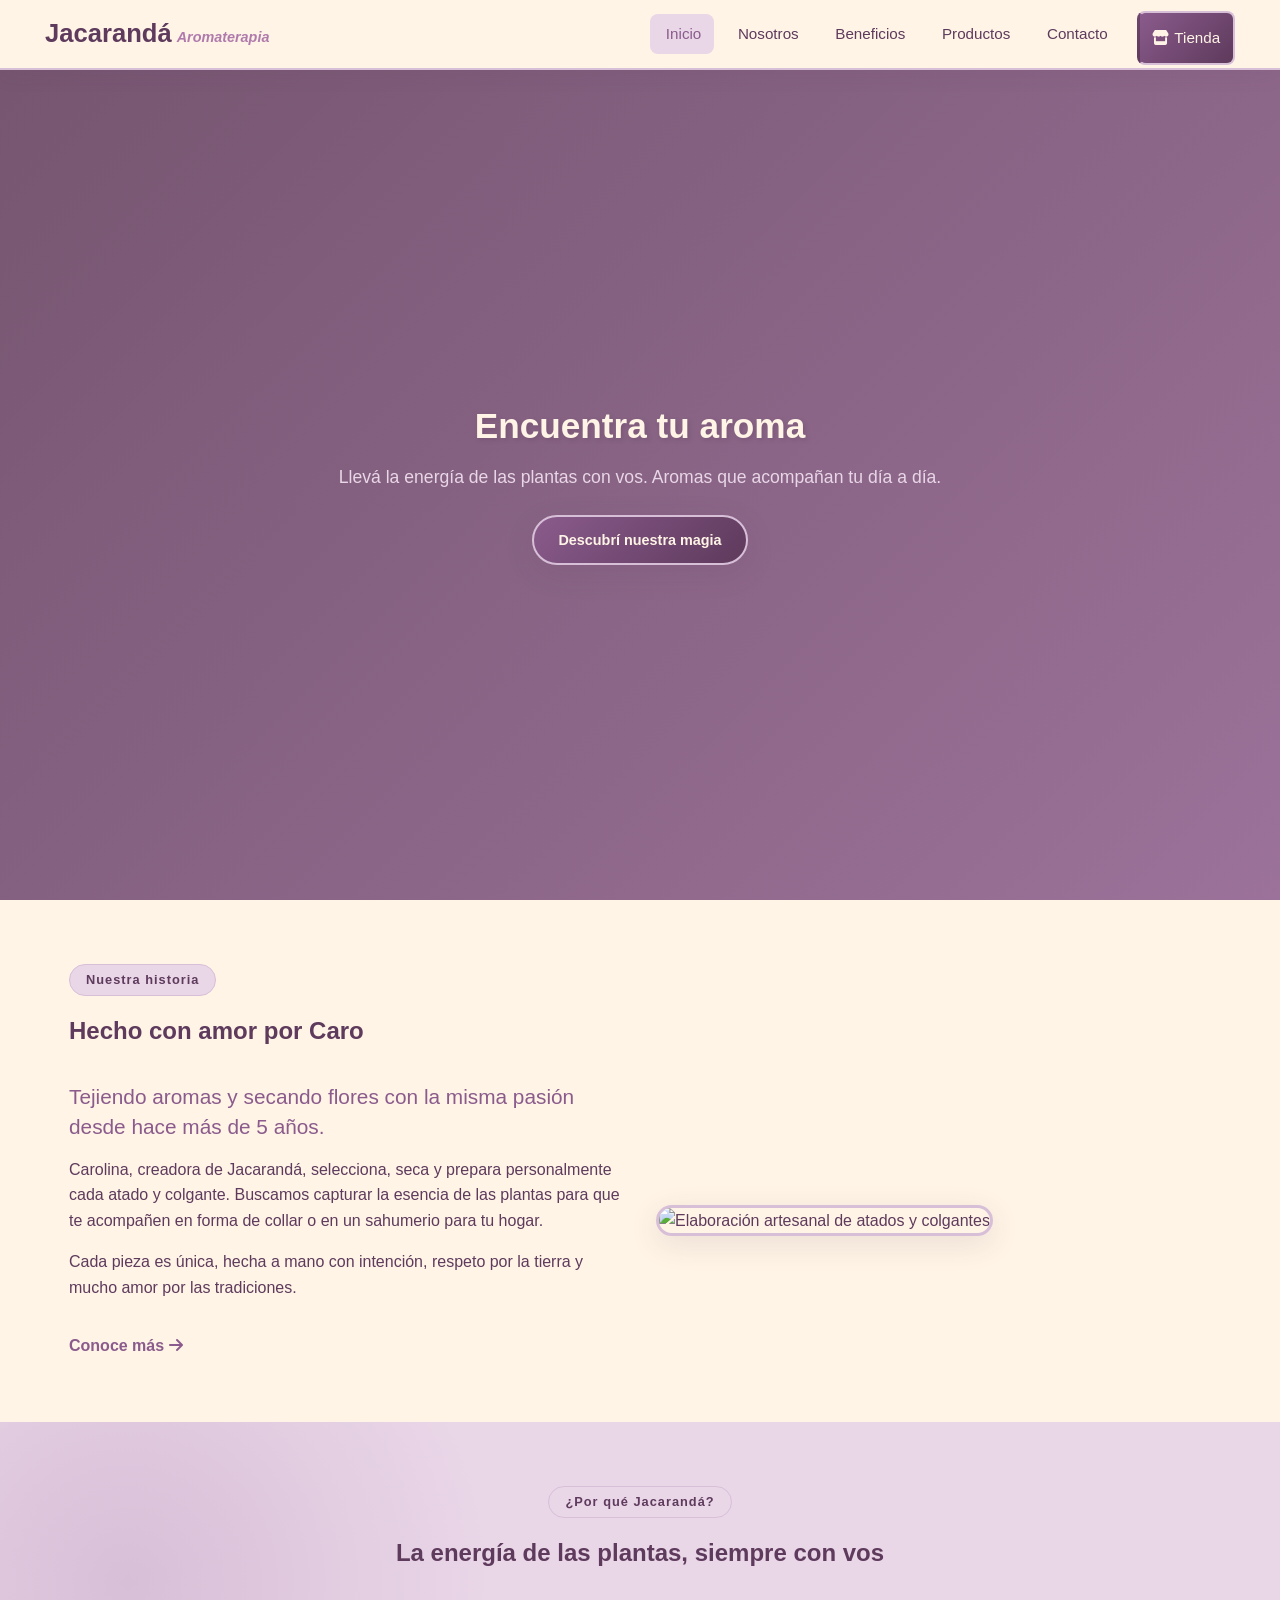
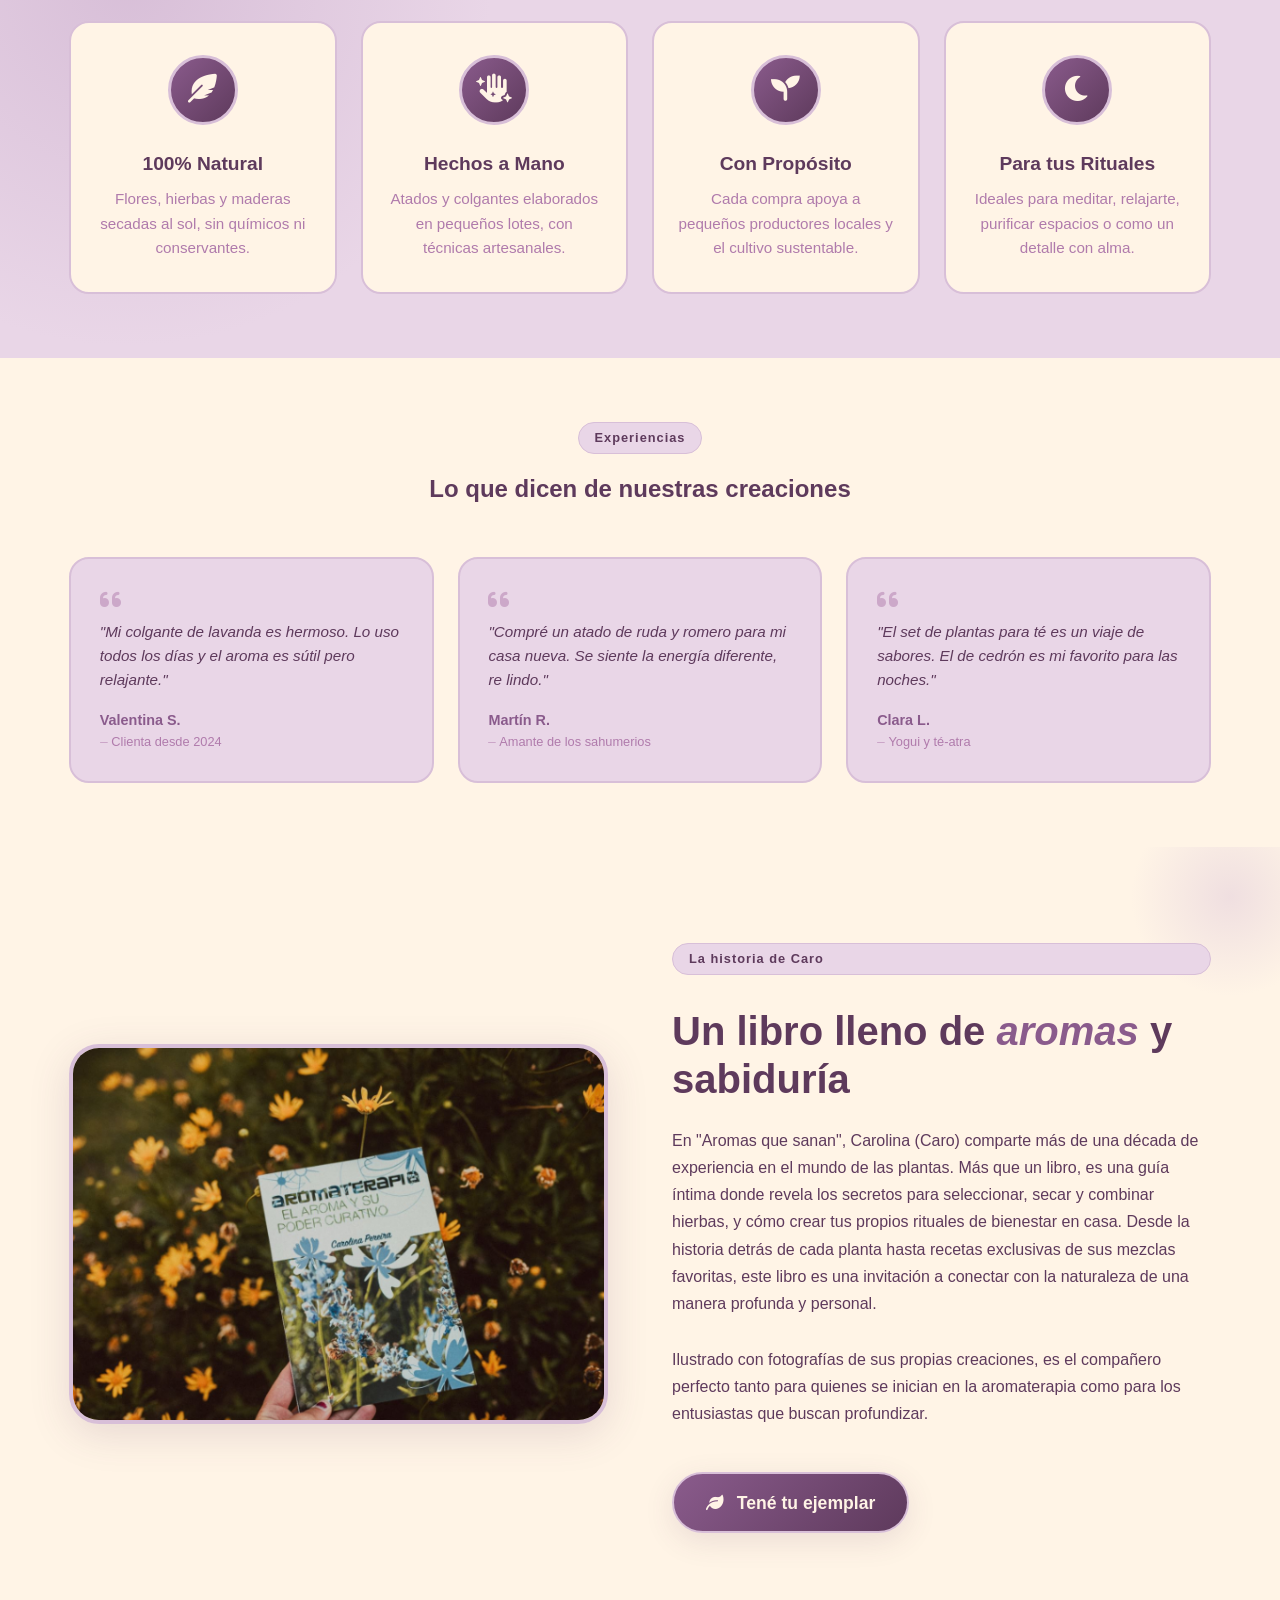
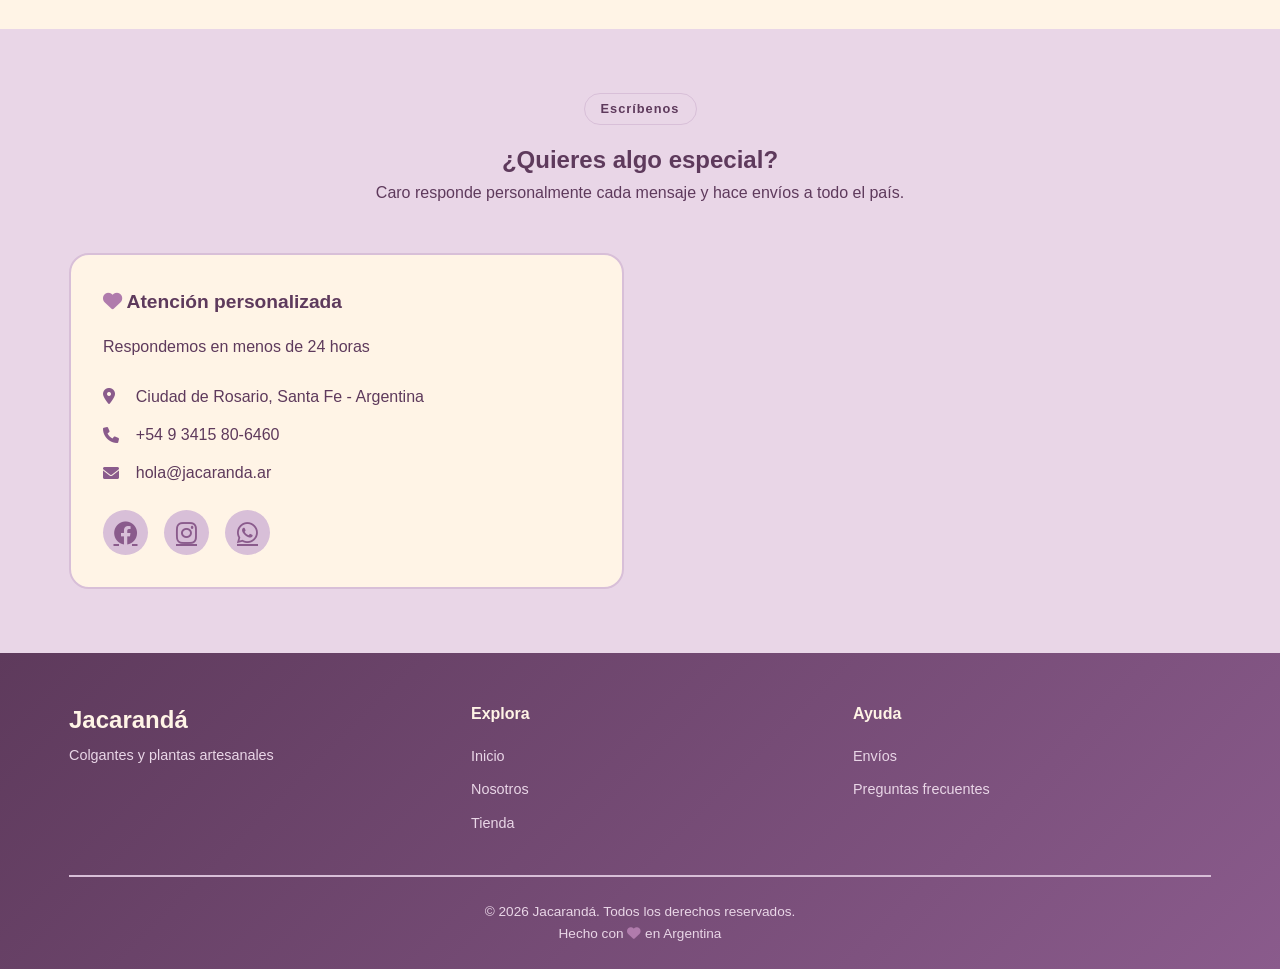
==== commit 82c88f94: "Agregue la seccion de libro" ====
--- a/index.html
+++ b/index.html
@@ -147,6 +147,30 @@
         </div>
     </section>
 
+       <!-- ===== LIBRO DE CARO ===== -->
+    <section id="libro-caro" class="libro-caro">
+        <div class="container">
+            <div class="libro-grid">
+                <div class="libro-imagen">
+                    <img src="./recursos/Libro.PNG" alt="Portada del libro de Caro: Aromas que sanan">
+                </div>
+                <div class="libro-contenido">
+                    <span class="seccion-etiqueta">La historia de Caro</span>
+                    <h2>Un libro lleno de <span class="destacado">aromas</span> y sabiduría</h2>
+                    <p class="libro-descripcion">
+                        En "Aromas que sanan", Carolina (Caro) comparte más de una década de experiencia en el mundo de las plantas. Más que un libro, es una guía íntima donde revela los secretos para seleccionar, secar y combinar hierbas, y cómo crear tus propios rituales de bienestar en casa. Desde la historia detrás de cada planta hasta recetas exclusivas de sus mezclas favoritas, este libro es una invitación a conectar con la naturaleza de una manera profunda y personal.
+                    </p>
+                    <p class="libro-descripcion">
+                        Ilustrado con fotografías de sus propias creaciones, es el compañero perfecto tanto para quienes se inician en la aromaterapia como para los entusiastas que buscan profundizar.
+                    </p>
+                    <a href="tienda.html" class="btn btn-libro">
+                        <i class="fas fa-leaf"></i> Tené tu ejemplar
+                    </a>
+                </div>
+            </div>
+        </div>
+    </section>
+
         <!-- ===== CONTACTO ===== -->
     <section id="contacto" class="contacto">
         <div class="container">
--- a/css/styles.css
+++ b/css/styles.css
@@ -1296,6 +1296,148 @@
     width: 100%;
 }
 
+/* ===== LIBRO DE CARO ===== */
+.libro-caro {
+    padding: 5rem 0;
+    background-color: var(--blanco-crema);
+    position: relative;
+    overflow: hidden;
+}
+
+/* Un pequeño detalle decorativo de fondo */
+.libro-caro::before {
+    content: '';
+    position: absolute;
+    top: -50px;
+    right: -50px;
+    width: 200px;
+    height: 200px;
+    background: radial-gradient(circle, var(--lavanda-flor) 0%, transparent 70%);
+    border-radius: 50%;
+    opacity: 0.4;
+    z-index: 0;
+}
+
+.libro-caro .container {
+    position: relative;
+    z-index: 2;
+}
+
+.libro-grid {
+    display: grid;
+    grid-template-columns: 1fr; /* Por defecto, una columna en móvil */
+    gap: 2.5rem;
+    align-items: center;
+}
+
+.libro-imagen {
+    text-align: center;
+}
+
+.libro-imagen img {
+    max-width: 100%;
+    width: 100%;
+    max-width: 350px; /* Limita el tamaño en pantallas grandes */
+    height: auto;
+    border-radius: 30px;
+    box-shadow: var(--sombra-fuerte);
+    border: 4px solid var(--lavanda-flor);
+    transition: transform 0.4s ease;
+}
+
+.libro-imagen img:hover {
+    transform: scale(1.02) rotate(1deg);
+}
+
+.libro-contenido {
+    display: flex;
+    flex-direction: column;
+    gap: 1rem;
+}
+
+.libro-contenido h2 {
+    font-size: 2rem;
+    color: var(--violeta-profundo);
+    margin-bottom: 0.5rem;
+    line-height: 1.2;
+}
+
+.libro-contenido .destacado {
+    color: var(--purpura-flor);
+    font-style: italic;
+}
+
+.libro-descripcion {
+    color: var(--violeta-profundo);
+    margin-bottom: 0.8rem;
+    line-height: 1.7;
+}
+
+.btn-libro {
+    display: inline-flex;
+    align-items: center;
+    justify-content: center;
+    gap: 0.8rem;
+    background: linear-gradient(135deg, var(--purpura-flor), var(--violeta-profundo));
+    color: var(--blanco-crema);
+    padding: 0.9rem 2rem;
+    border-radius: 50px;
+    text-decoration: none;
+    font-weight: 600;
+    font-size: 1.1rem;
+    transition: all 0.3s;
+    border: 2px solid var(--lavanda-flor);
+    box-shadow: var(--sombra-media);
+    margin-top: 1rem;
+    align-self: flex-start; /* Para que no ocupe todo el ancho en desktop */
+    width: auto;
+}
+
+.btn-libro i {
+    font-size: 1.1rem;
+    transition: transform 0.3s;
+}
+
+.btn-libro:hover {
+    transform: translateY(-3px);
+    box-shadow: var(--sombra-fuerte);
+    border-color: var(--blanco-crema);
+}
+
+.btn-libro:hover i {
+    transform: rotate(10deg) scale(1.1);
+}
+
+/* ===== RESPONSIVE LIBRO ===== */
+@media screen and (min-width: 768px) {
+    .libro-grid {
+        grid-template-columns: 1fr 1fr; /* Dos columnas en tablets y desktop */
+        gap: 3rem;
+    }
+
+    .libro-contenido h2 {
+        font-size: 2.2rem;
+    }
+
+    .libro-imagen img {
+        max-width: 100%; /* La imagen ocupa el ancho de su columna */
+    }
+}
+
+@media screen and (min-width: 1024px) {
+    .libro-caro {
+        padding: 6rem 0;
+    }
+    
+    .libro-grid {
+        gap: 4rem;
+    }
+    
+    .libro-contenido h2 {
+        font-size: 2.5rem;
+    }
+}
+
 /* ===== RESPONSIVE ===== */
 @media screen and (min-width: 768px) {
     .logo h1 {
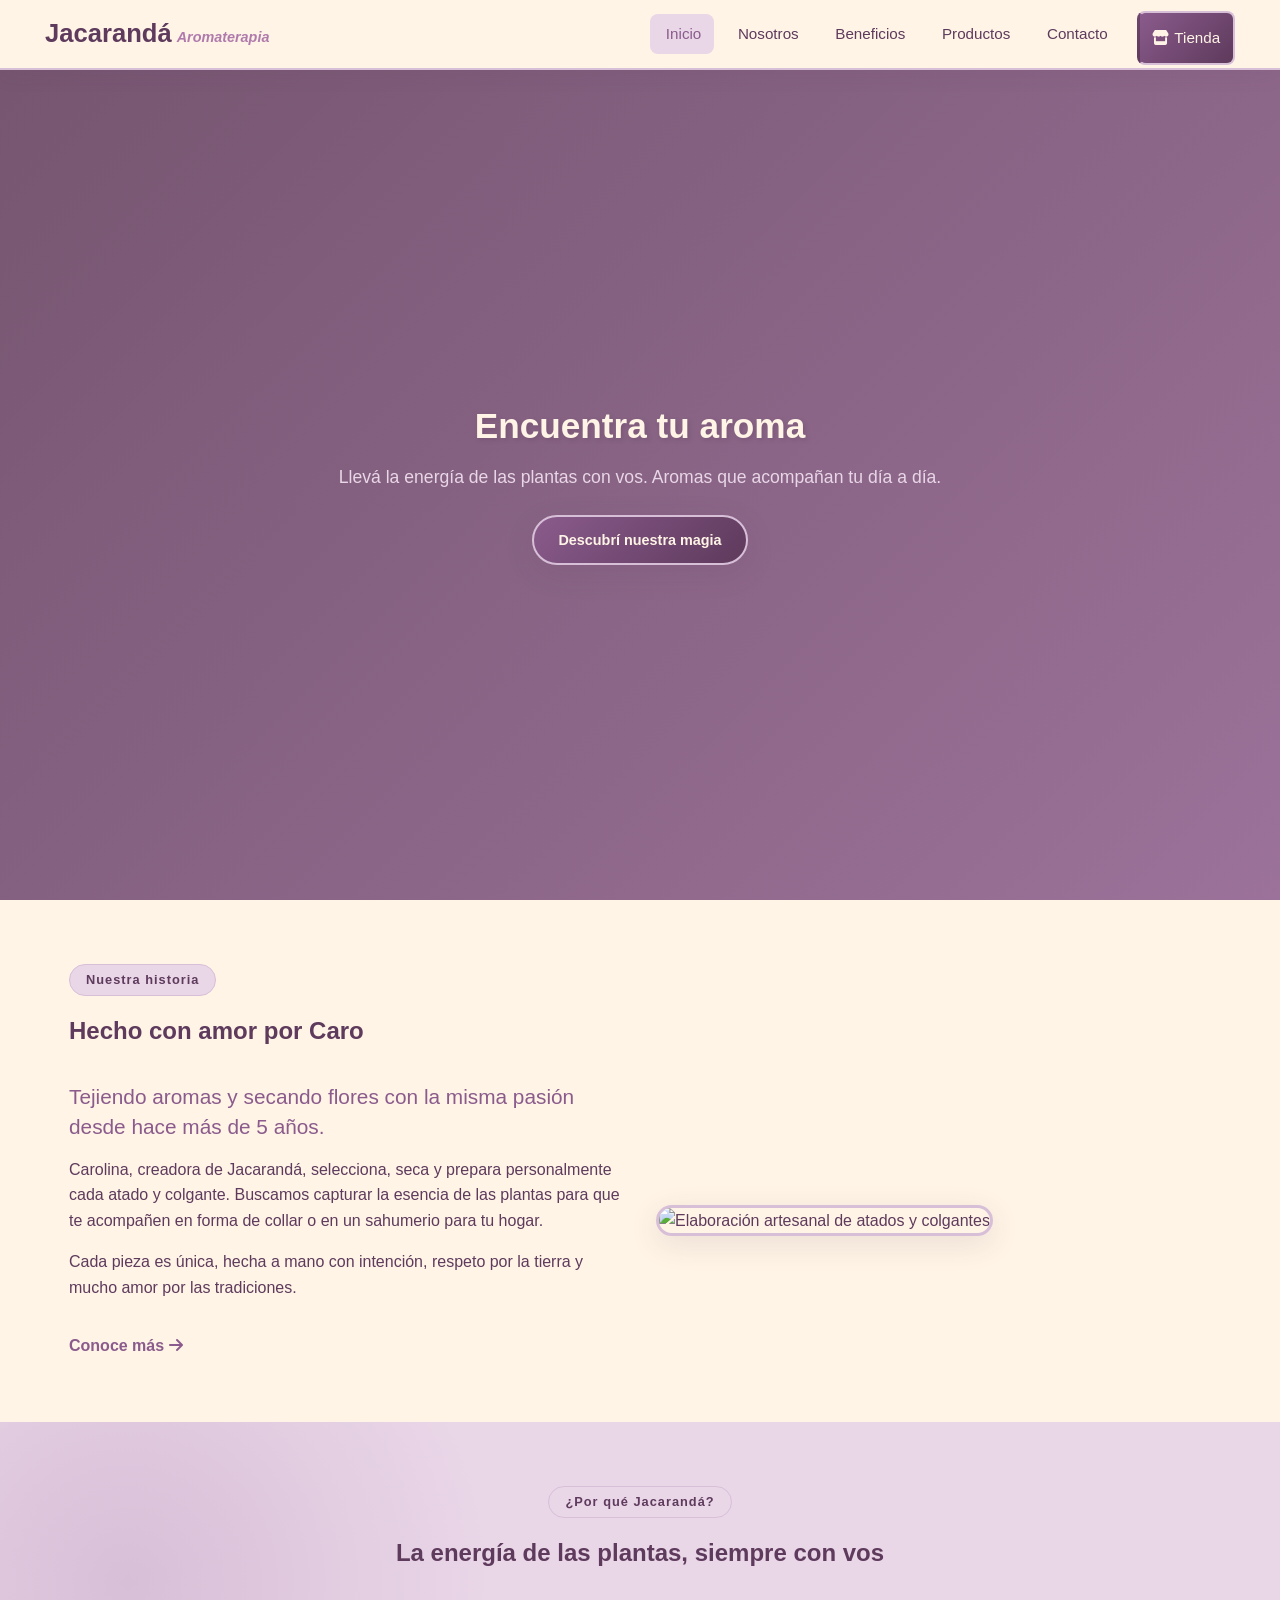
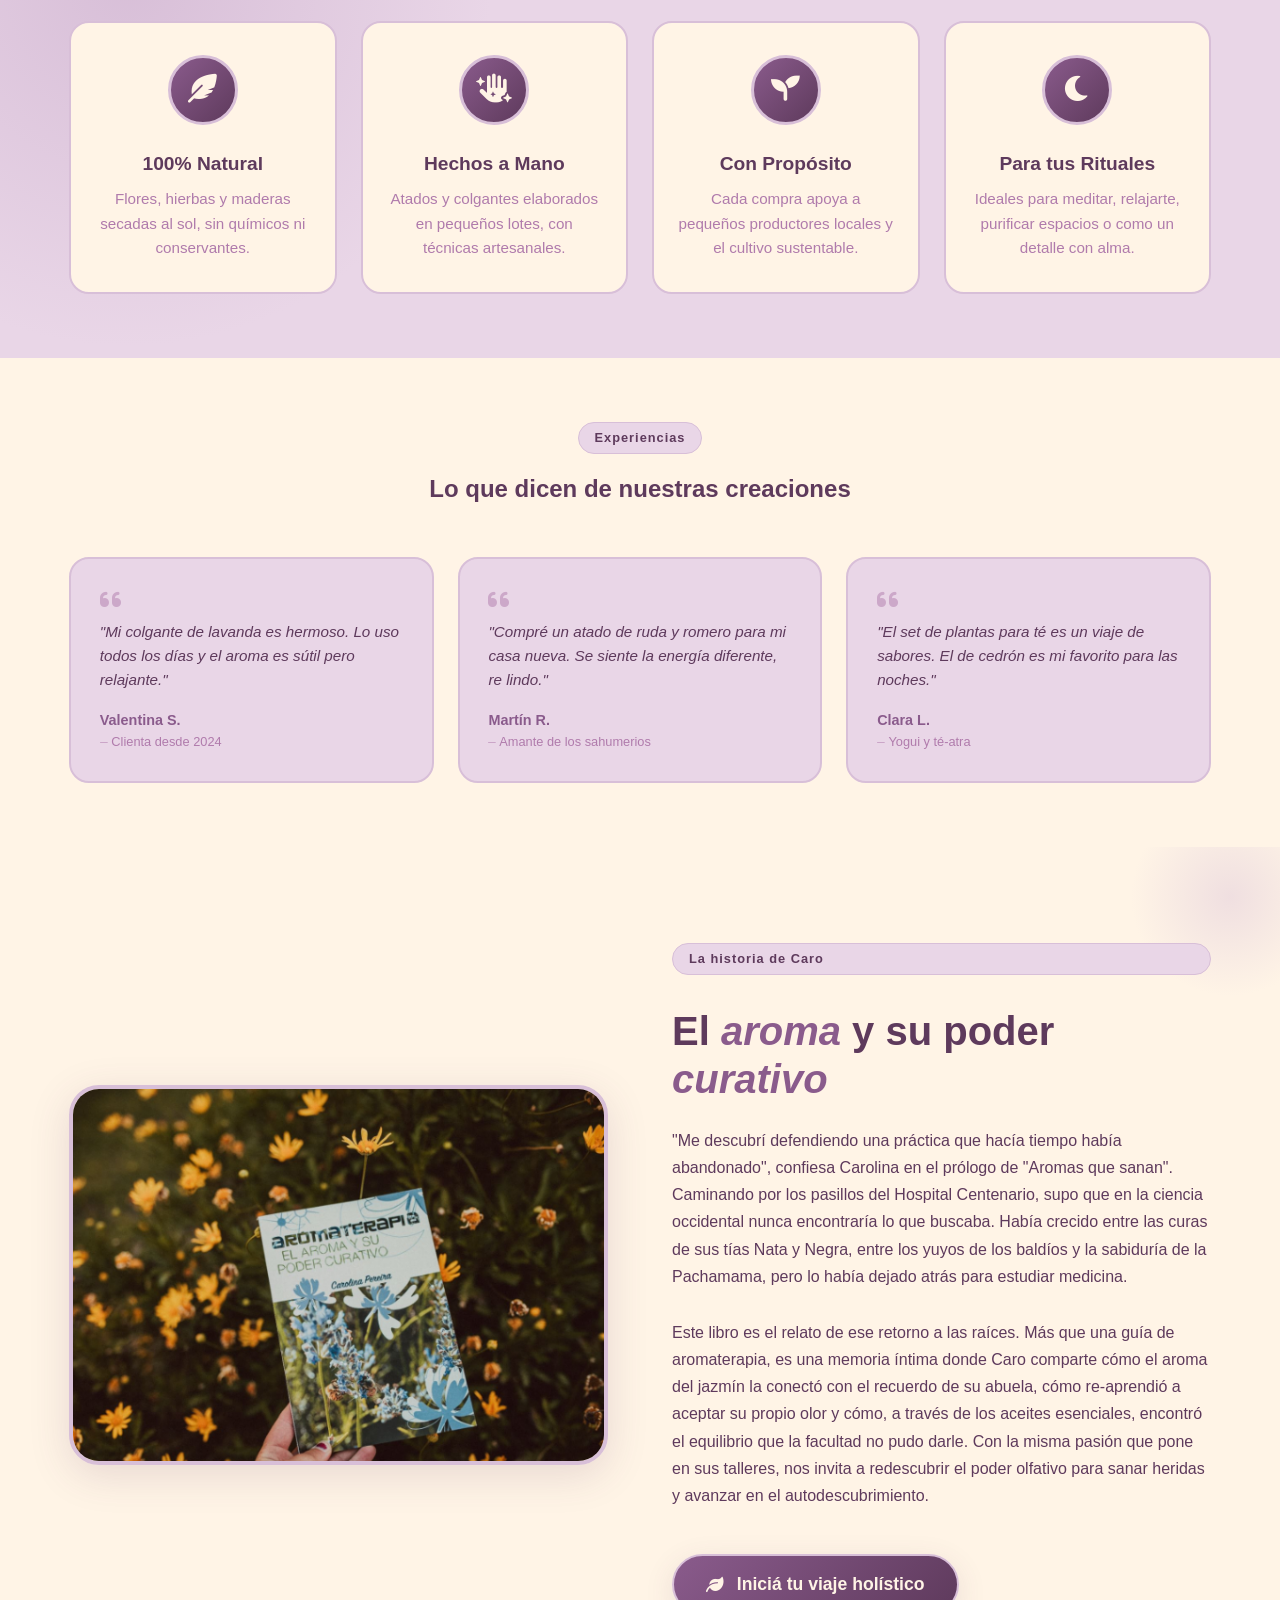
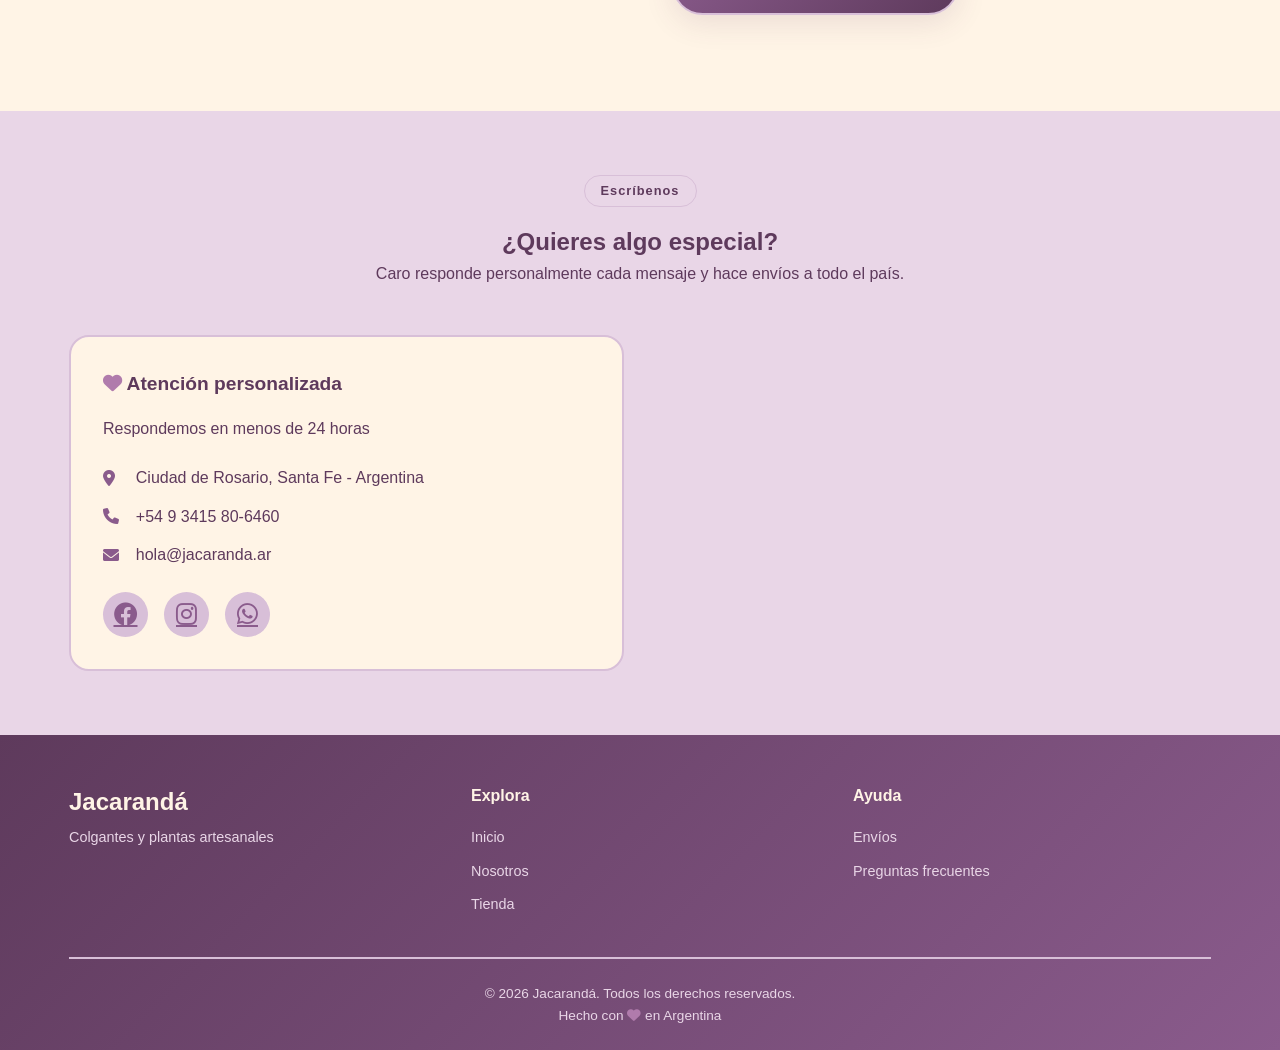
==== commit 715f61bb: "Falta biografia y productos nuevos" ====
--- a/index.html
+++ b/index.html
@@ -149,27 +149,27 @@
 
        <!-- ===== LIBRO DE CARO ===== -->
     <section id="libro-caro" class="libro-caro">
-        <div class="container">
-            <div class="libro-grid">
-                <div class="libro-imagen">
-                    <img src="./recursos/Libro.PNG" alt="Portada del libro de Caro: Aromas que sanan">
-                </div>
-                <div class="libro-contenido">
-                    <span class="seccion-etiqueta">La historia de Caro</span>
-                    <h2>Un libro lleno de <span class="destacado">aromas</span> y sabiduría</h2>
-                    <p class="libro-descripcion">
-                        En "Aromas que sanan", Carolina (Caro) comparte más de una década de experiencia en el mundo de las plantas. Más que un libro, es una guía íntima donde revela los secretos para seleccionar, secar y combinar hierbas, y cómo crear tus propios rituales de bienestar en casa. Desde la historia detrás de cada planta hasta recetas exclusivas de sus mezclas favoritas, este libro es una invitación a conectar con la naturaleza de una manera profunda y personal.
-                    </p>
-                    <p class="libro-descripcion">
-                        Ilustrado con fotografías de sus propias creaciones, es el compañero perfecto tanto para quienes se inician en la aromaterapia como para los entusiastas que buscan profundizar.
-                    </p>
-                    <a href="tienda.html" class="btn btn-libro">
-                        <i class="fas fa-leaf"></i> Tené tu ejemplar
-                    </a>
-                </div>
-            </div>
-        </div>
-    </section>
+    <div class="container">
+        <div class="libro-grid">
+            <div class="libro-imagen">
+                <img src="./recursos/Libro.PNG" alt="Portada del libro de Caro: Aromas que sanan">
+            </div>
+            <div class="libro-contenido">
+                <span class="seccion-etiqueta">La historia de Caro</span>
+                <h2>El <span class="destacado">aroma</span> y su poder <span class="destacado">curativo</span></h2>
+                <p class="libro-descripcion">
+                    "Me descubrí defendiendo una práctica que hacía tiempo había abandonado", confiesa Carolina en el prólogo de "Aromas que sanan". Caminando por los pasillos del Hospital Centenario, supo que en la ciencia occidental nunca encontraría lo que buscaba. Había crecido entre las curas de sus tías Nata y Negra, entre los yuyos de los baldíos y la sabiduría de la Pachamama, pero lo había dejado atrás para estudiar medicina.
+                </p>
+                <p class="libro-descripcion">
+                    Este libro es el relato de ese retorno a las raíces. Más que una guía de aromaterapia, es una memoria íntima donde Caro comparte cómo el aroma del jazmín la conectó con el recuerdo de su abuela, cómo re-aprendió a aceptar su propio olor y cómo, a través de los aceites esenciales, encontró el equilibrio que la facultad no pudo darle. Con la misma pasión que pone en sus talleres, nos invita a redescubrir el poder olfativo para sanar heridas y avanzar en el autodescubrimiento.
+                </p>
+                <a href="tienda.html" class="btn btn-libro">
+                    <i class="fas fa-leaf"></i> Iniciá tu viaje holístico
+                </a>
+            </div>
+        </div>
+    </div>
+</section>
 
         <!-- ===== CONTACTO ===== -->
     <section id="contacto" class="contacto">
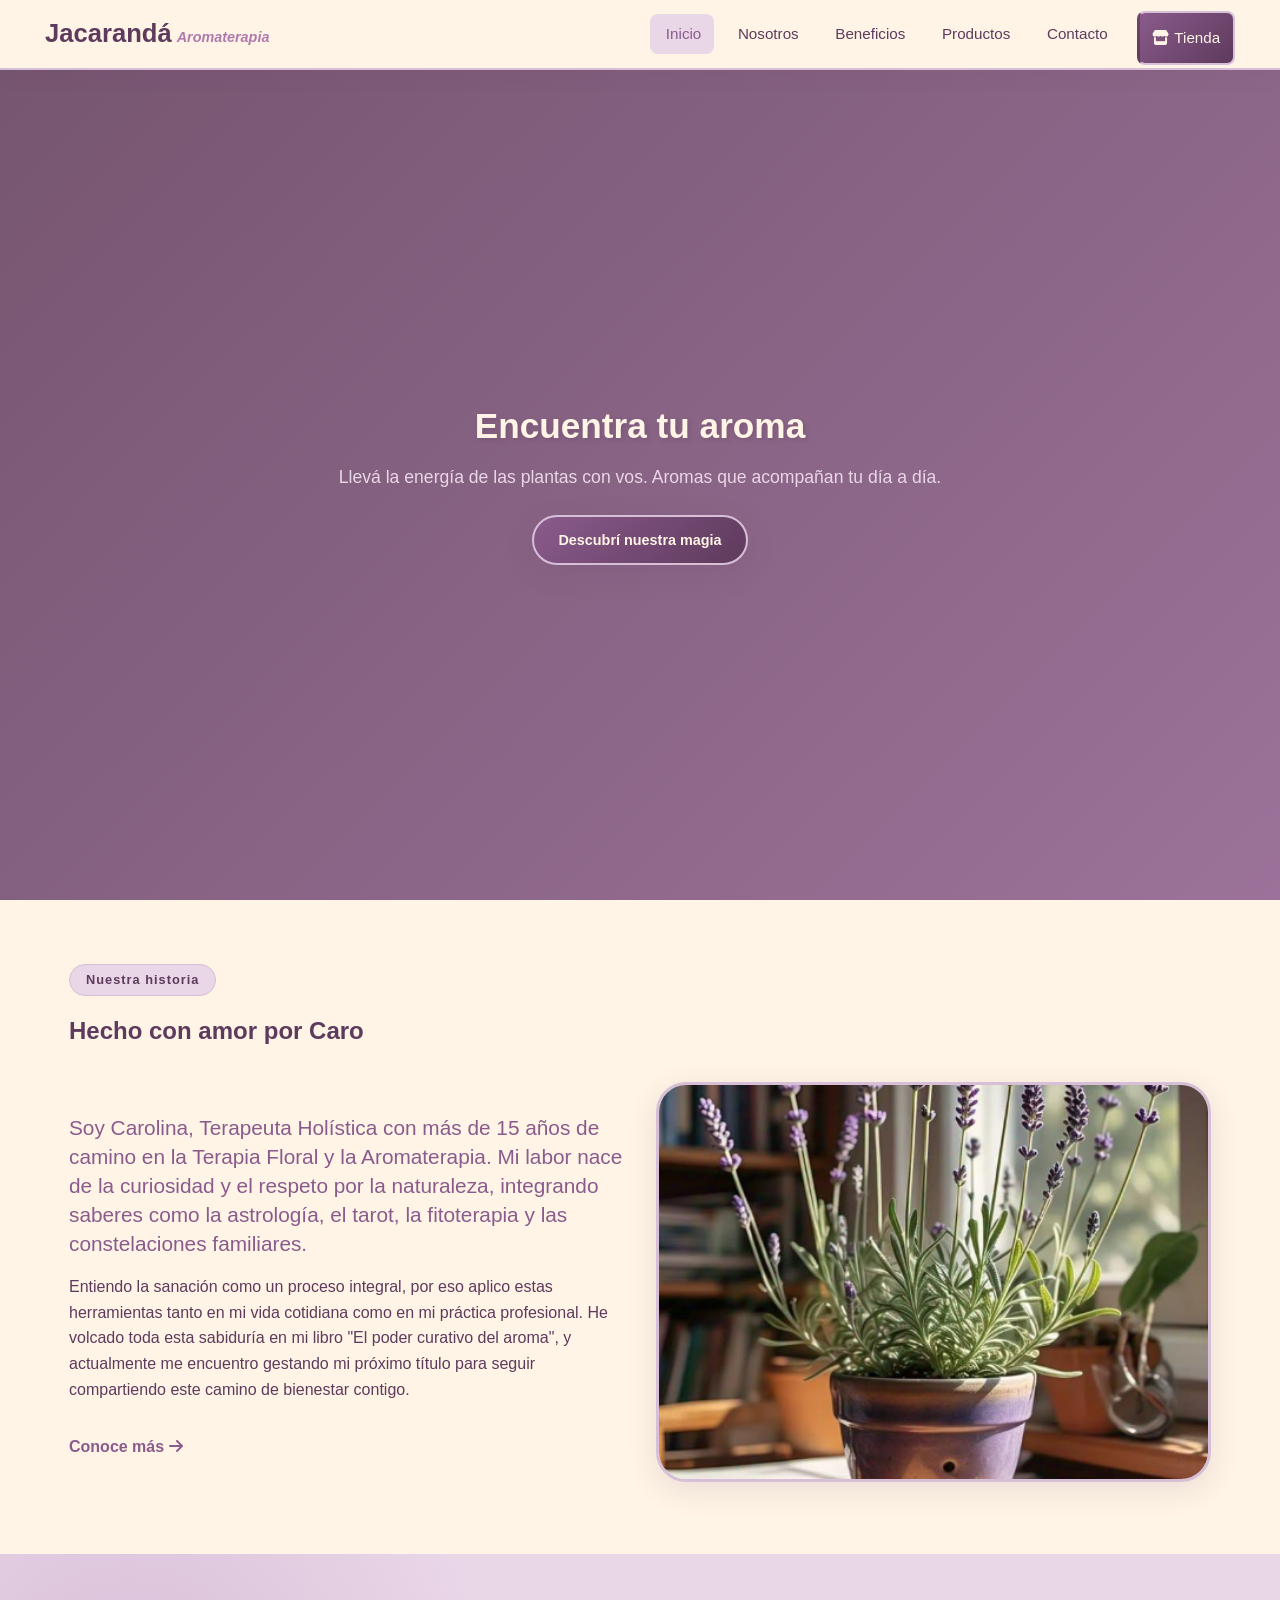
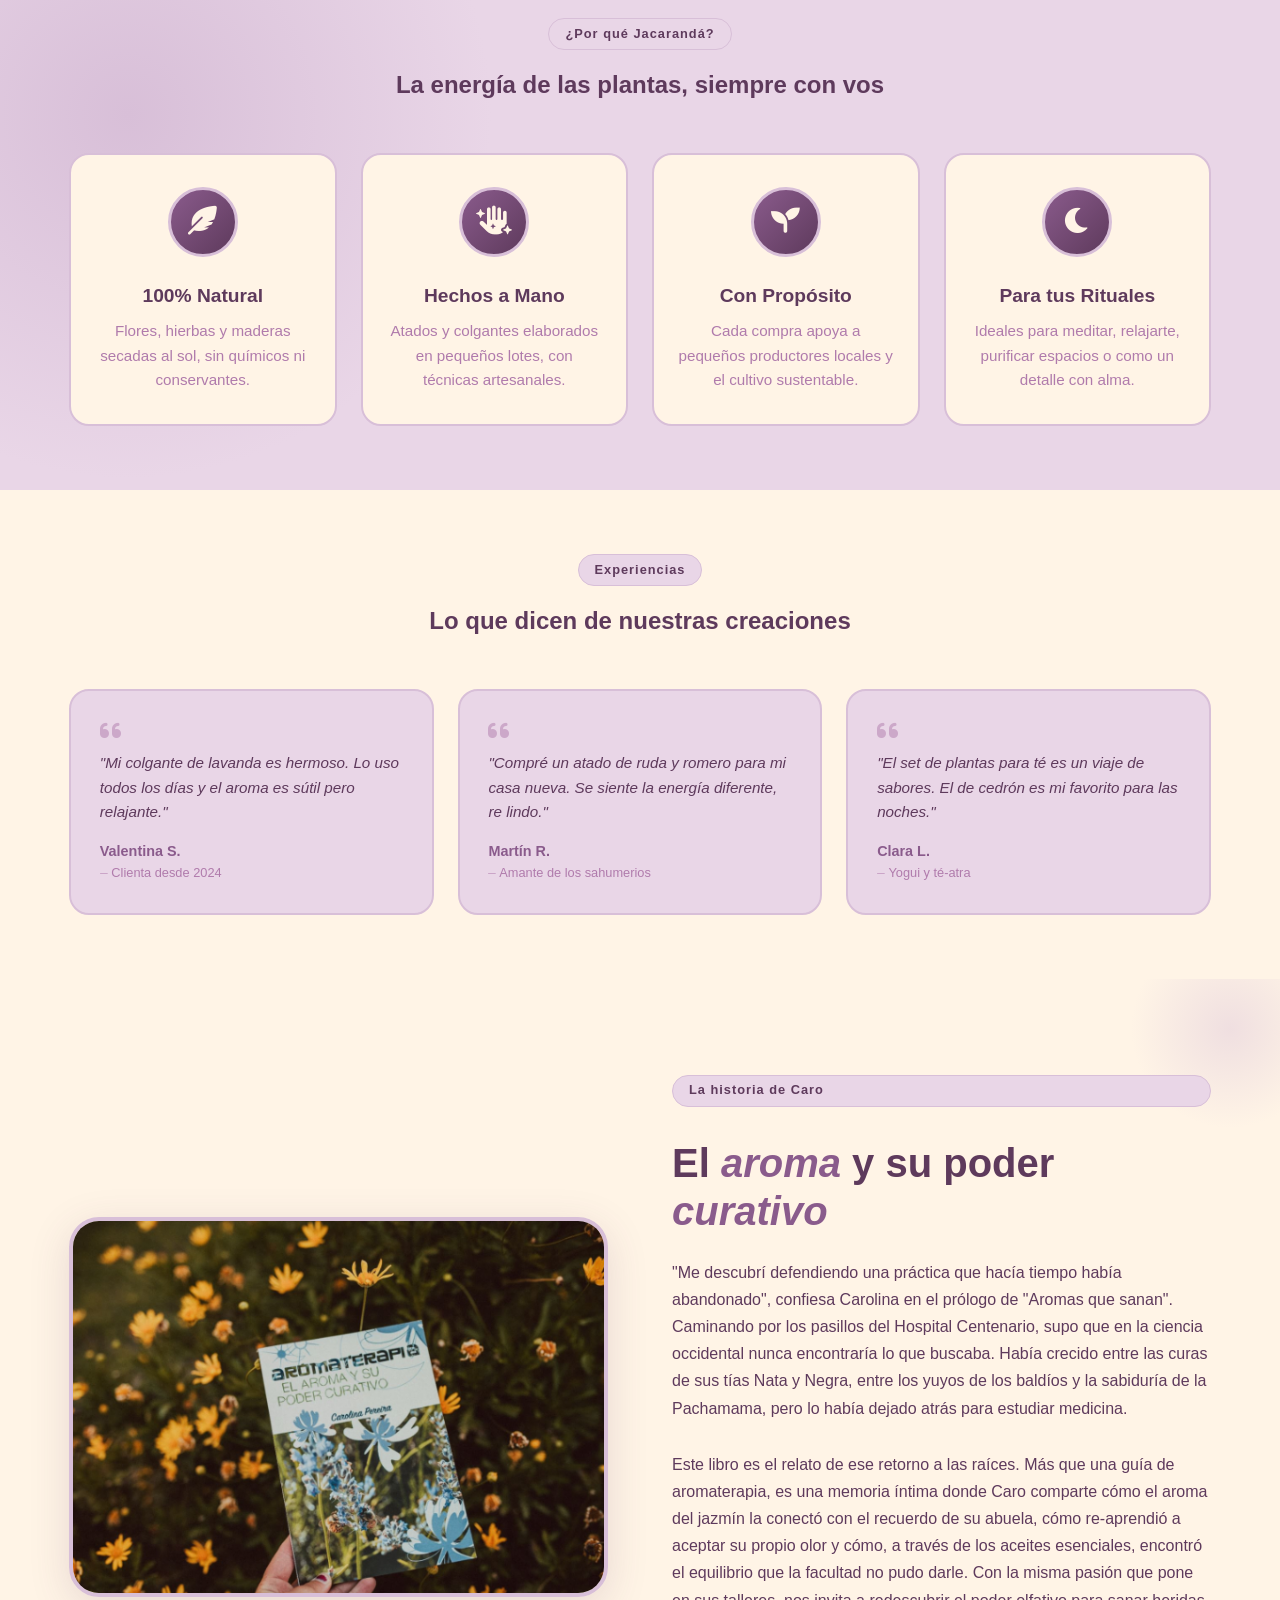
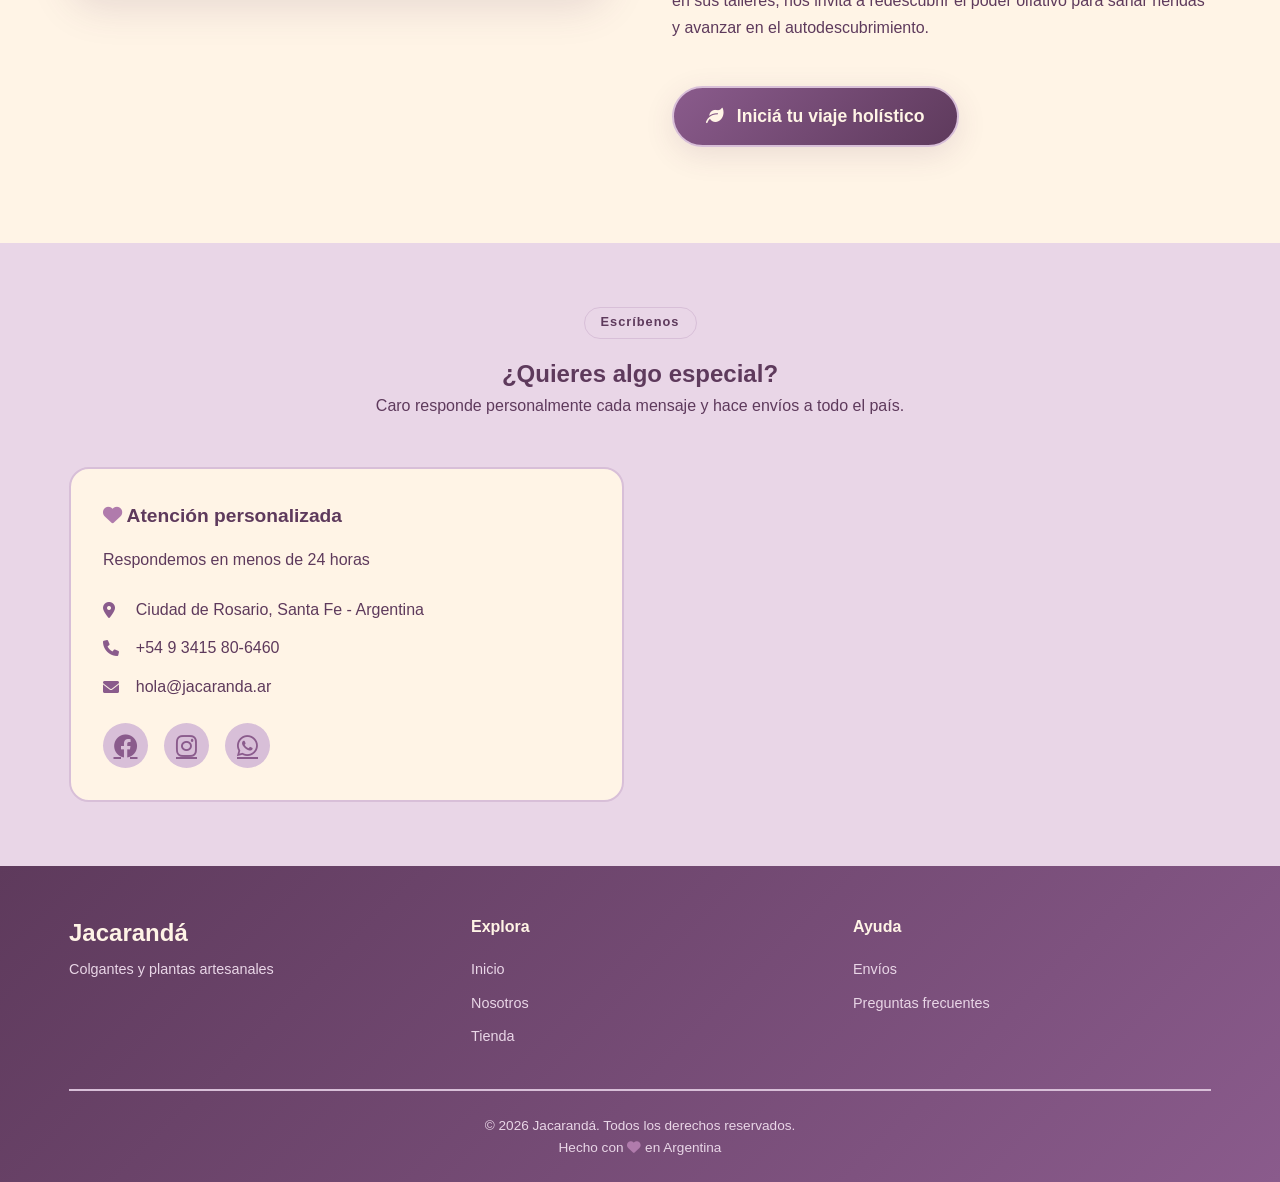
==== commit 05fa33c7: "Bio terminada" ====
--- a/index.html
+++ b/index.html
@@ -58,13 +58,12 @@
                 <h2>Hecho con <span class="destacado">amor</span> por Caro</h2>
                 <div class="nosotros-grid">
                     <div class="nosotros-texto">
-                        <p class="grande">Tejiendo aromas y secando flores con la misma pasión desde hace más de 5 años.</p>
-                        <p>Carolina, creadora de Jacarandá, selecciona, seca y prepara personalmente cada atado y colgante. Buscamos capturar la esencia de las plantas para que te acompañen en forma de collar o en un sahumerio para tu hogar.</p>
-                        <p>Cada pieza es única, hecha a mano con intención, respeto por la tierra y mucho amor por las tradiciones.</p>
+                        <p class="grande">​Soy Carolina, Terapeuta Holística con más de 15 años de camino en la Terapia Floral y la Aromaterapia. Mi labor nace de la curiosidad y el respeto por la naturaleza, integrando saberes como la astrología, el tarot, la fitoterapia y las constelaciones familiares.</p>
+                        <p>​Entiendo la sanación como un proceso integral, por eso aplico estas herramientas tanto en mi vida cotidiana como en mi práctica profesional. He volcado toda esta sabiduría en mi libro "El poder curativo del aroma", y actualmente me encuentro gestando mi próximo título para seguir compartiendo este camino de bienestar contigo.</p>
                         <a href="#contacto" class="btn-link">Conoce más <i class="fas fa-arrow-right"></i></a>
                     </div>
                     <div class="nosotros-imagen">
-                        <img src="https://i.pinimg.com/736x/36/01/23/360123cef066a5bd354220e1b794d9b4.jpg" alt="Elaboración artesanal de atados y colgantes">
+                        <img src="./recursos/Captura.PNG" alt="Elaboración artesanal de atados y colgantes">
                     </div>
                 </div>
             </div>
--- a/css/styles.css
+++ b/css/styles.css
@@ -249,7 +249,7 @@
 
 .nosotros-imagen img {
     width: 100%;
-    height: 300px;
+    height: 400px;
     object-fit: cover;
     border-radius: 30px;
     border: 3px solid var(--lavanda-flor);
@@ -1389,7 +1389,7 @@
     border: 2px solid var(--lavanda-flor);
     box-shadow: var(--sombra-media);
     margin-top: 1rem;
-    align-self: flex-start; /* Para que no ocupe todo el ancho en desktop */
+    align-self: flex-start;
     width: auto;
 }
 
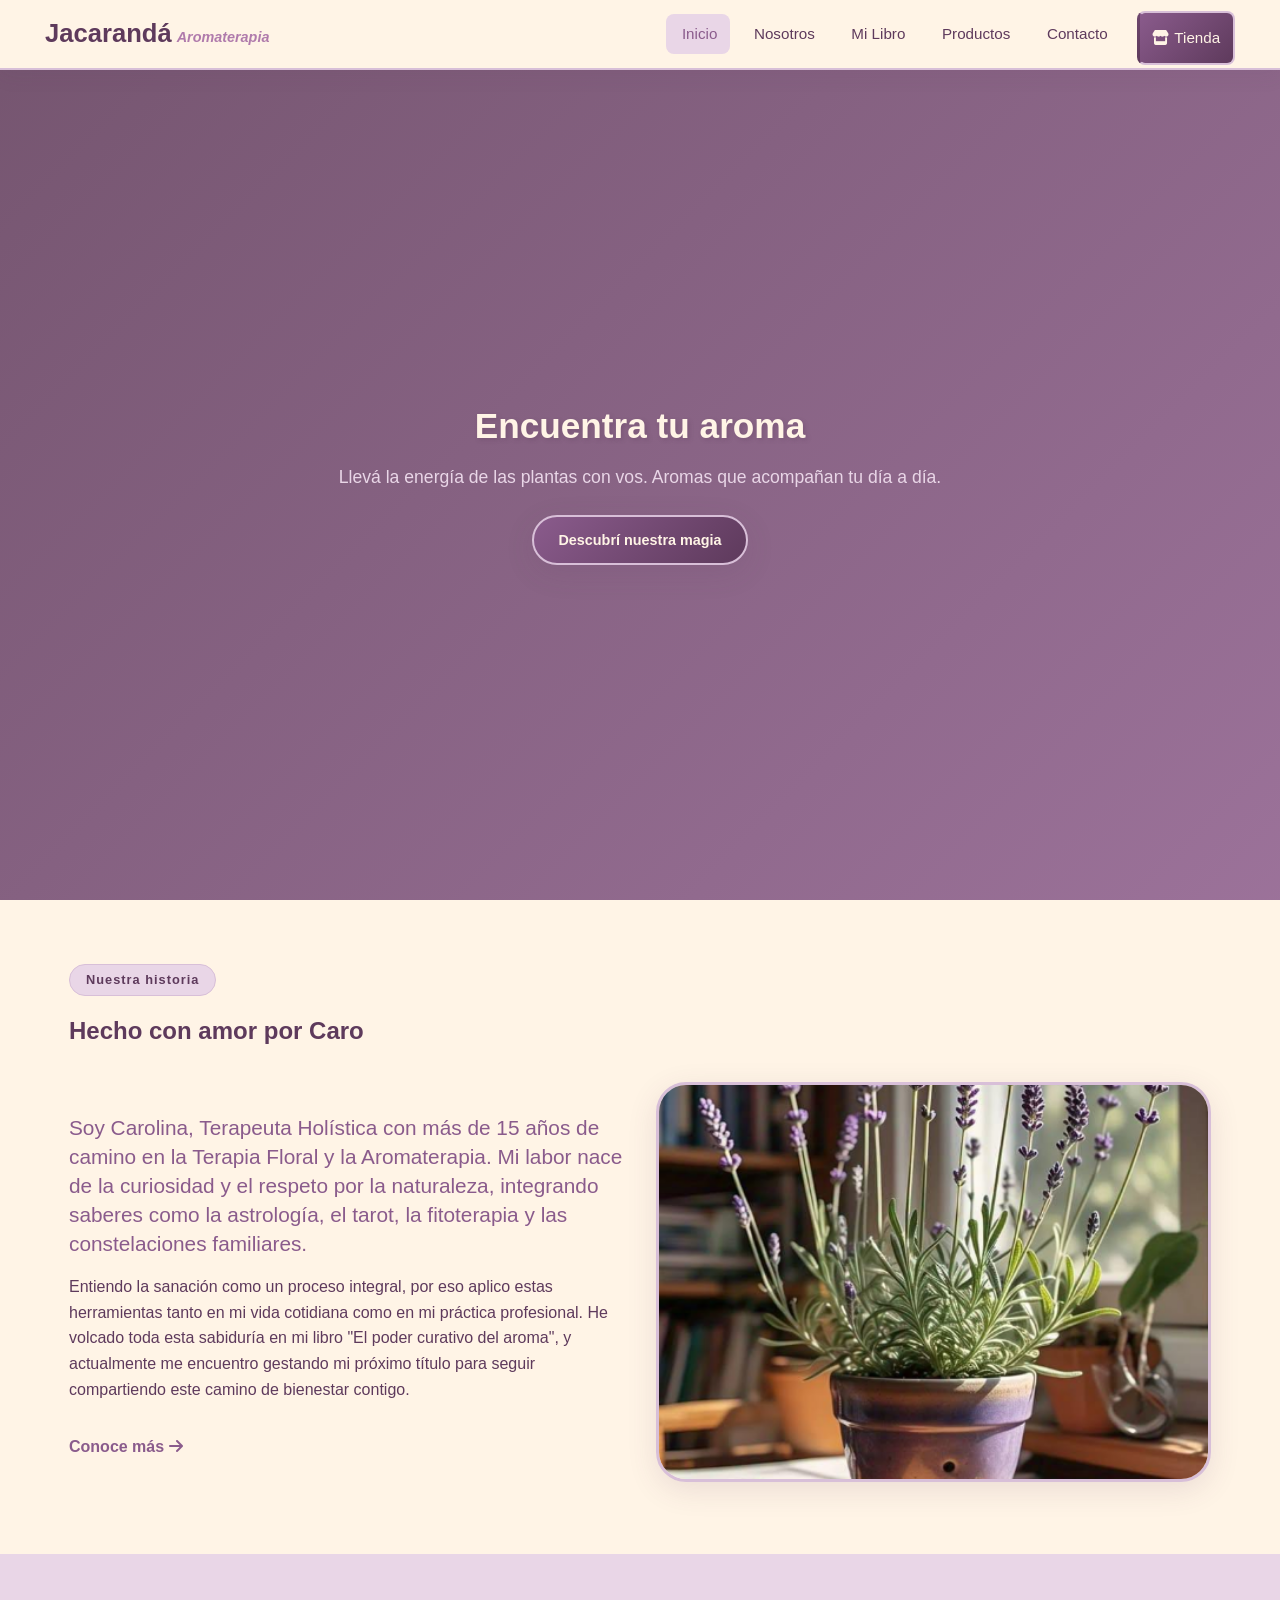
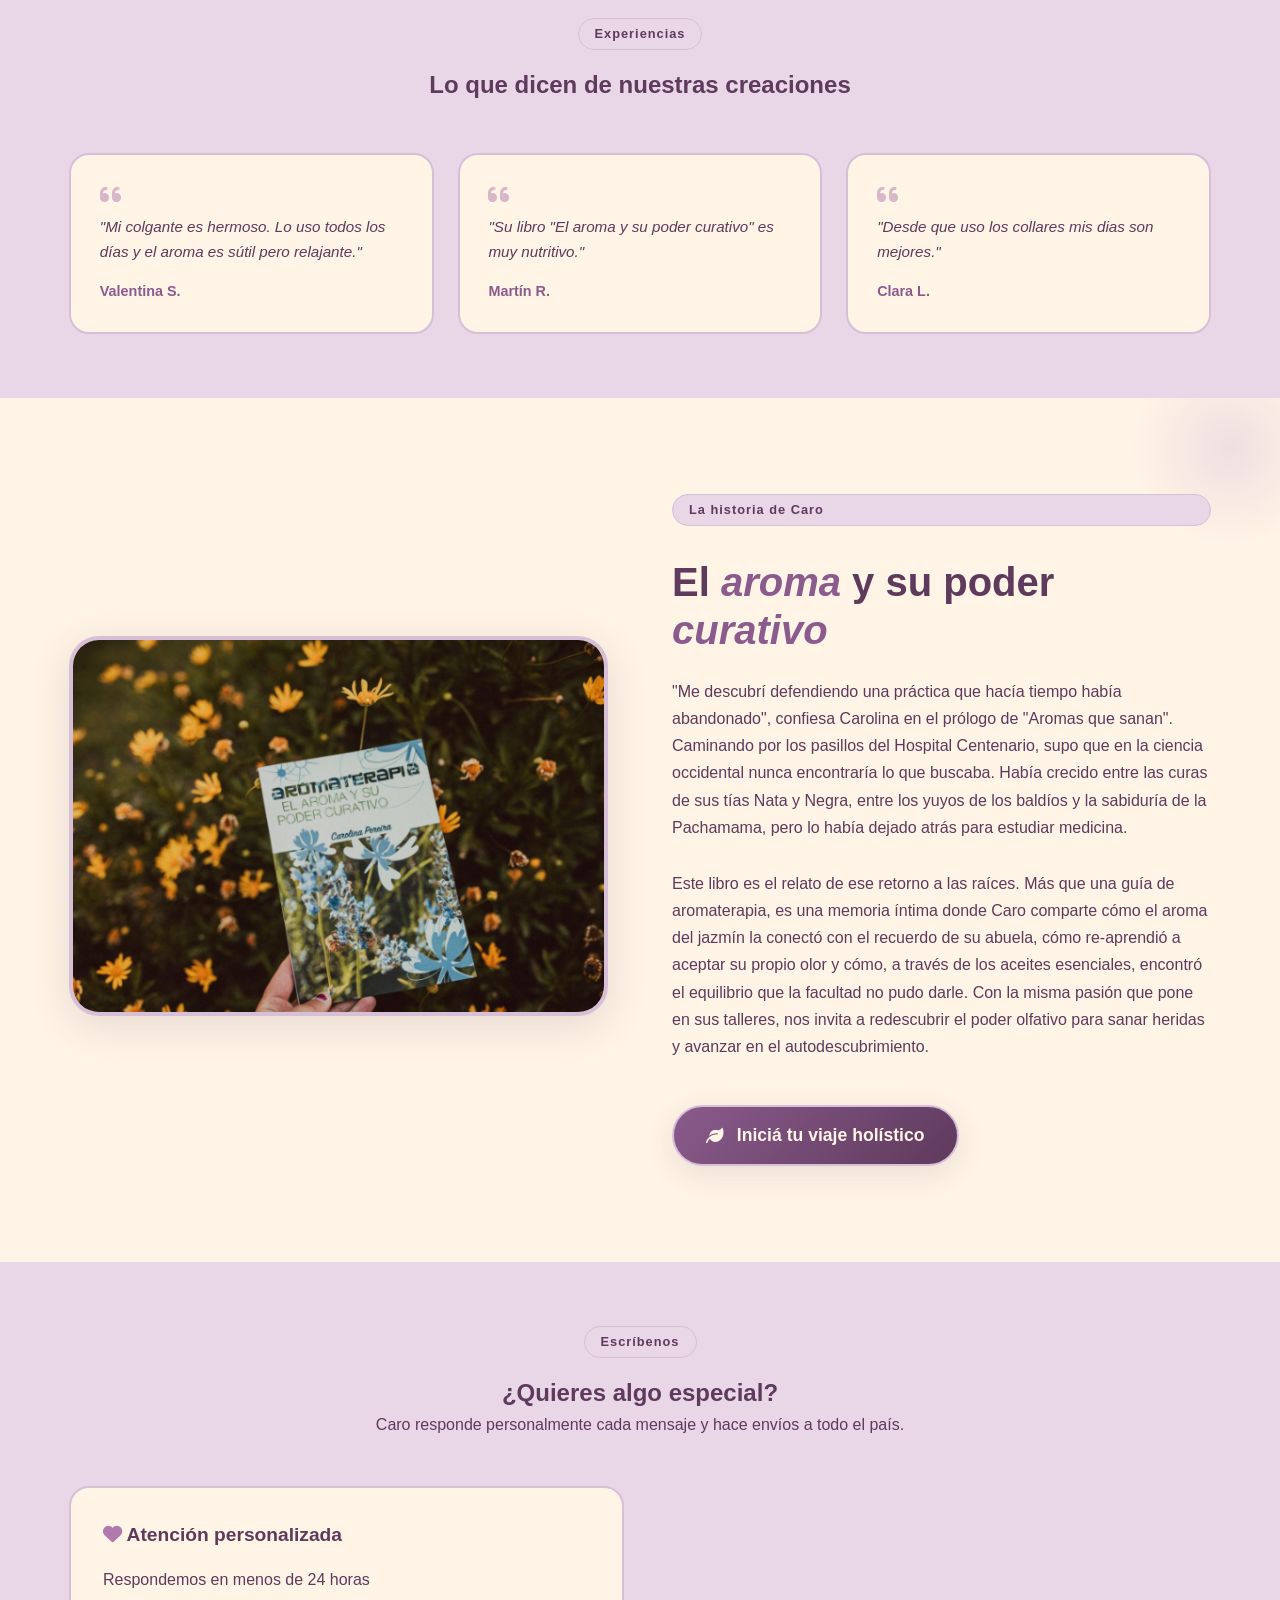
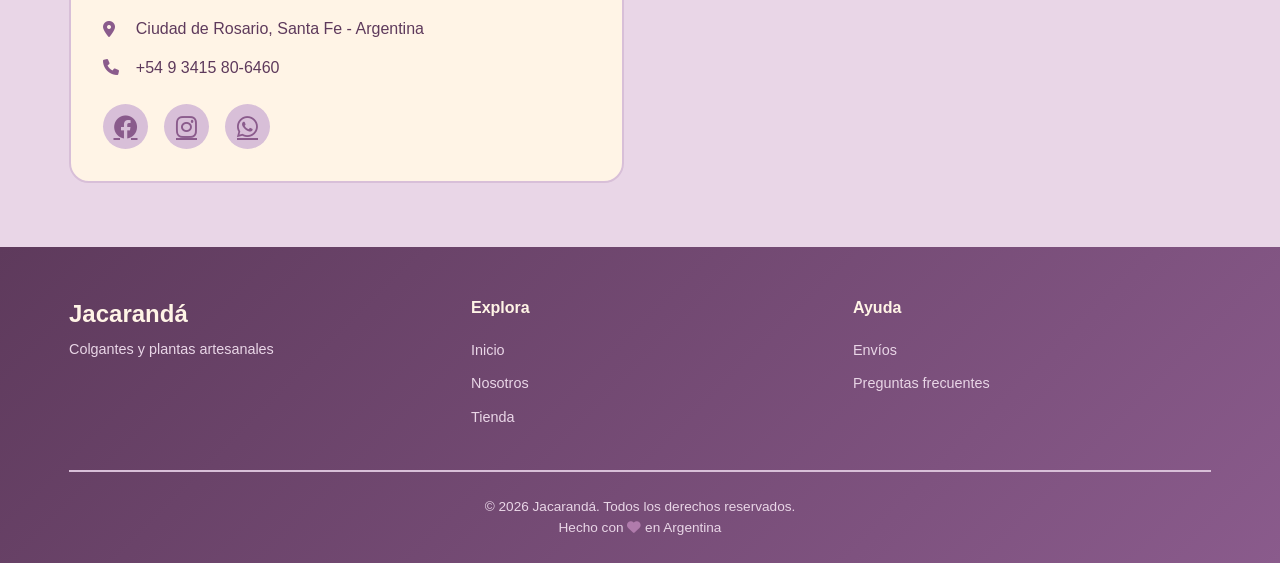
==== commit 26e5ed85: "Cambio en testimonios y navbar. eliminacion de beneficios." ====
--- a/index.html
+++ b/index.html
@@ -28,7 +28,7 @@
                 <ul>
                     <li><a href="index.html" class="menu-link active">Inicio</a></li>
                     <li><a href="#nosotros">Nosotros</a></li>
-                    <li><a href="#beneficios">Beneficios</a></li>
+                    <li><a href="#libro-caro">Mi Libro</a></li>
                     <li><a href="#destacados">Productos</a></li>
                     <li><a href="#contacto">Contacto</a></li>
                     <li><a href="tienda.html" class="menu-link-tienda">
@@ -70,47 +70,9 @@
         </div>
     </section>
 
-        <!-- ===== BENEFICIOS ===== -->
-    <section id="beneficios" class="beneficios">
-        <div class="container">
-            <div class="beneficios-header">
-                <span class="seccion-etiqueta">¿Por qué Jacarandá?</span>
-                <h2>La energía de las plantas, siempre con vos</h2>
-            </div>
-            <div class="beneficios-grid">
-                <div class="beneficio-card">
-                    <div class="beneficio-icono">
-                        <i class="fas fa-feather-alt"></i>
-                    </div>
-                    <h3>100% Natural</h3>
-                    <p>Flores, hierbas y maderas secadas al sol, sin químicos ni conservantes.</p>
-                </div>
-                <div class="beneficio-card">
-                    <div class="beneficio-icono">
-                        <i class="fas fa-hand-sparkles"></i>
-                    </div>
-                    <h3>Hechos a Mano</h3>
-                    <p>Atados y colgantes elaborados en pequeños lotes, con técnicas artesanales.</p>
-                </div>
-                <div class="beneficio-card">
-                    <div class="beneficio-icono">
-                        <i class="fas fa-seedling"></i>
-                    </div>
-                    <h3>Con Propósito</h3>
-                    <p>Cada compra apoya a pequeños productores locales y el cultivo sustentable.</p>
-                </div>
-                <div class="beneficio-card">
-                    <div class="beneficio-icono">
-                        <i class="fas fa-moon"></i>
-                    </div>
-                    <h3>Para tus Rituales</h3>
-                    <p>Ideales para meditar, relajarte, purificar espacios o como un detalle con alma.</p>
-                </div>
-            </div>
-        </div>
-    </section>
+    
 
-        <!-- ===== TESTIMONIOS ===== -->
+    <!-- ===== TESTIMONIOS ===== -->
     <section class="testimonios">
         <div class="container">
             <div class="testimonios-header">
@@ -120,26 +82,23 @@
             <div class="testimonios-grid">
                 <div class="testimonio-card">
                     <i class="fas fa-quote-left"></i>
-                    <p>"Mi colgante de lavanda es hermoso. Lo uso todos los días y el aroma es sútil pero relajante."</p>
+                    <p>"Mi colgante es hermoso. Lo uso todos los días y el aroma es sútil pero relajante."</p>
                     <div class="testimonio-autor">
                         <strong>Valentina S.</strong>
-                        <span>⏤ Clienta desde 2024</span>
                     </div>
                 </div>
                 <div class="testimonio-card">
                     <i class="fas fa-quote-left"></i>
-                    <p>"Compré un atado de ruda y romero para mi casa nueva. Se siente la energía diferente, re lindo."</p>
+                    <p>"Su libro "El aroma y su poder curativo" es muy nutritivo."</p>
                     <div class="testimonio-autor">
                         <strong>Martín R.</strong>
-                        <span>⏤ Amante de los sahumerios</span>
                     </div>
                 </div>
                 <div class="testimonio-card">
                     <i class="fas fa-quote-left"></i>
-                    <p>"El set de plantas para té es un viaje de sabores. El de cedrón es mi favorito para las noches."</p>
+                    <p>"Desde que uso los collares mis dias son mejores."</p>
                     <div class="testimonio-autor">
                         <strong>Clara L.</strong>
-                        <span>⏤ Yogui y té-atra</span>
                     </div>
                 </div>
             </div>
@@ -186,7 +145,6 @@
                         <div class="contacto-detalles">
                             <p><i class="fas fa-map-marker-alt"></i> Ciudad de Rosario, Santa Fe - Argentina</p>
                             <p><i class="fas fa-phone"></i> +54 9 3415 80-6460</p>
-                            <p><i class="fas fa-envelope"></i> hola@jacaranda.ar</p>
                         </div>
                         <div class="redes-sociales">
                             <a href="https://www.facebook.com/caro.pe.758"><i class="fab fa-facebook"></i></a>
--- a/css/styles.css
+++ b/css/styles.css
@@ -277,242 +277,10 @@
     transform: translateX(5px);
 }
 
-/* ===== BENEFICIOS ===== */
-.beneficios {
-    padding: 4rem 0;
-    background-color: var(--lila-niebla);
-    background-image: radial-gradient(circle at 10% 30%, var(--lavanda-flor) 0%, transparent 30%);
-}
-
-.beneficios-header {
-    text-align: center;
-    margin-bottom: 3rem;
-}
-
-.beneficios-grid {
-    display: grid;
-    grid-template-columns: 1fr;
-    gap: 1.5rem;
-}
-
-.beneficio-card {
-    background-color: var(--blanco-crema);
-    padding: 2rem 1.5rem;
-    border-radius: 20px;
-    border: 2px solid var(--lavanda-flor);
-    text-align: center;
-    transition: all 0.3s;
-}
-
-.beneficio-card:hover {
-    transform: translateY(-5px);
-    border-color: var(--jacaranda-claro);
-    box-shadow: var(--sombra-fuerte);
-}
-
-.beneficio-icono {
-    width: 70px;
-    height: 70px;
-    background: linear-gradient(135deg, var(--purpura-flor), var(--violeta-profundo));
-    border-radius: 50%;
-    display: flex;
-    align-items: center;
-    justify-content: center;
-    margin: 0 auto 1.5rem;
-    color: var(--blanco-crema);
-    font-size: 1.8rem;
-    border: 3px solid var(--lavanda-flor);
-}
-
-.beneficio-card h3 {
-    color: var(--violeta-profundo);
-    margin-bottom: 0.5rem;
-    font-size: 1.2rem;
-}
-
-.beneficio-card p {
-    color: var(--jacaranda-claro);
-    font-size: 0.95rem;
-}
-
-/* ===== PRODUCTOS DESTACADOS ===== */
-.destacados {
-    padding: 4rem 0;
-    background-color: var(--blanco-crema);
-}
-
-.destacados-header {
-    text-align: center;
-    margin-bottom: 3rem;
-}
-
-.destacados-grid {
-    display: grid;
-    grid-template-columns: repeat(2, 1fr);
-    gap: 1.2rem;
-    max-width: 600px;
-    margin: 0 auto;
-}
-
-.destacado-card {
-    background-color: var(--lila-niebla);
-    border-radius: 20px;
-    overflow: hidden;
-    border: 2px solid var(--lavanda-flor);
-    position: relative;
-    transition: all 0.3s;
-}
-
-.destacado-card:hover {
-    transform: translateY(-5px);
-    border-color: var(--jacaranda-claro);
-    box-shadow: var(--sombra-fuerte);
-}
-
-.destacado-badge {
-    position: absolute;
-    top: 10px;
-    left: 10px;
-    background: linear-gradient(135deg, var(--purpura-flor), var(--violeta-profundo));
-    color: var(--blanco-crema);
-    padding: 0.2rem 0.8rem;
-    border-radius: 50px;
-    font-size: 0.7rem;
-    font-weight: 600;
-    z-index: 1;
-    border: 1px solid var(--blanco-crema);
-}
-
-.destacado-img {
-    width: 100%;
-    height: 150px;
-    overflow: hidden;
-}
-
-.destacado-img img {
-    width: 100%;
-    height: 100%;
-    object-fit: cover;
-    transition: transform 0.5s;
-}
-
-.destacado-card:hover .destacado-img img {
-    transform: scale(1.1);
-}
-
-.destacado-info {
-    padding: 1rem;
-    text-align: center;
-}
-
-.destacado-info h3 {
-    color: var(--violeta-profundo);
-    font-size: 1rem;
-    margin-bottom: 0.3rem;
-}
-
-.destacado-desc {
-    color: var(--jacaranda-claro);
-    font-size: 0.8rem;
-    margin-bottom: 0.5rem;
-    display: none;
-}
-
-.destacado-precio {
-    display: flex;
-    justify-content: center;
-    align-items: baseline;
-    gap: 0.5rem;
-}
-
-.precio {
-    font-size: 1.1rem;
-    font-weight: bold;
-    color: var(--purpura-flor);
-}
-
-.tamaño {
-    color: var(--jacaranda-claro);
-    font-size: 0.75rem;
-}
-
-.ver-mas-container {
-    text-align: center;
-    margin-top: 3rem;
-}
-
-.btn-grande {
-    padding: 0.9rem 2rem;
-    font-size: 1.1rem;
-}
-
-.texto-secundario {
-    color: var(--jacaranda-claro);
-    font-size: 0.9rem;
-    margin-top: 0.8rem;
-}
-
-.texto-secundario i {
-    margin: 0 0.2rem;
-}
-
-/* ===== PROCESO ===== */
-.proceso {
-    padding: 4rem 0;
-    background-color: var(--lila-niebla);
-}
-
-.proceso-header {
-    text-align: center;
-    margin-bottom: 3rem;
-}
-
-.proceso-grid {
-    display: grid;
-    grid-template-columns: 1fr;
-    gap: 1.5rem;
-}
-
-.proceso-item {
-    display: flex;
-    align-items: center;
-    gap: 1rem;
-    background-color: var(--blanco-crema);
-    padding: 1.2rem;
-    border-radius: 15px;
-    border: 2px solid var(--lavanda-flor);
-}
-
-.proceso-numero {
-    width: 50px;
-    height: 50px;
-    background: linear-gradient(135deg, var(--purpura-flor), var(--violeta-profundo));
-    color: var(--blanco-crema);
-    border-radius: 50%;
-    display: flex;
-    align-items: center;
-    justify-content: center;
-    font-size: 1.3rem;
-    font-weight: bold;
-    border: 2px solid var(--blanco-crema);
-    flex-shrink: 0;
-}
-
-.proceso-contenido h3 {
-    color: var(--violeta-profundo);
-    font-size: 1.1rem;
-    margin-bottom: 0.2rem;
-}
-
-.proceso-contenido p {
-    color: var(--jacaranda-claro);
-    font-size: 0.9rem;
-}
-
 /* ===== TESTIMONIOS ===== */
 .testimonios {
     padding: 4rem 0;
-    background-color: var(--blanco-crema);
+    background-color: var(--lila-niebla);
 }
 
 .testimonios-header {
@@ -527,7 +295,7 @@
 }
 
 .testimonio-card {
-    background-color: var(--lila-niebla);
+    background-color: var(--blanco-crema);
     padding: 1.8rem;
     border-radius: 20px;
     border: 2px solid var(--lavanda-flor);
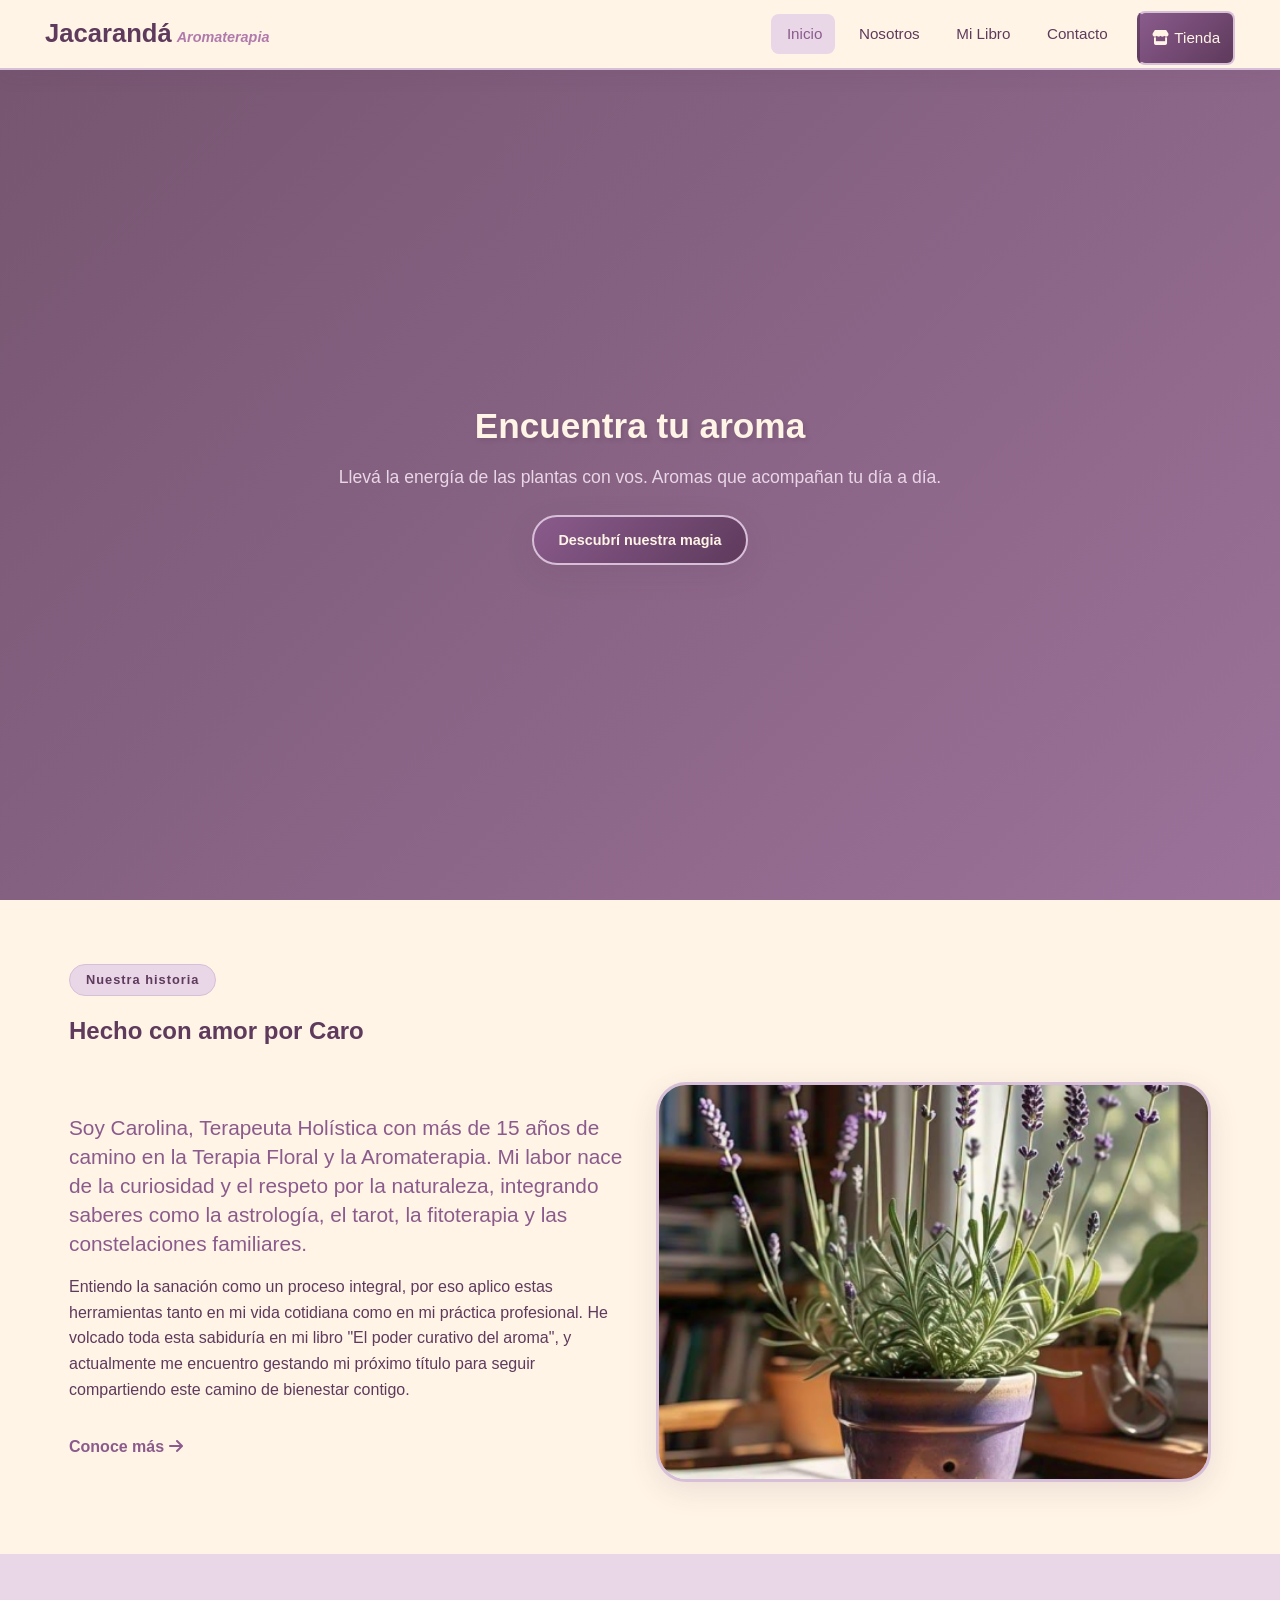
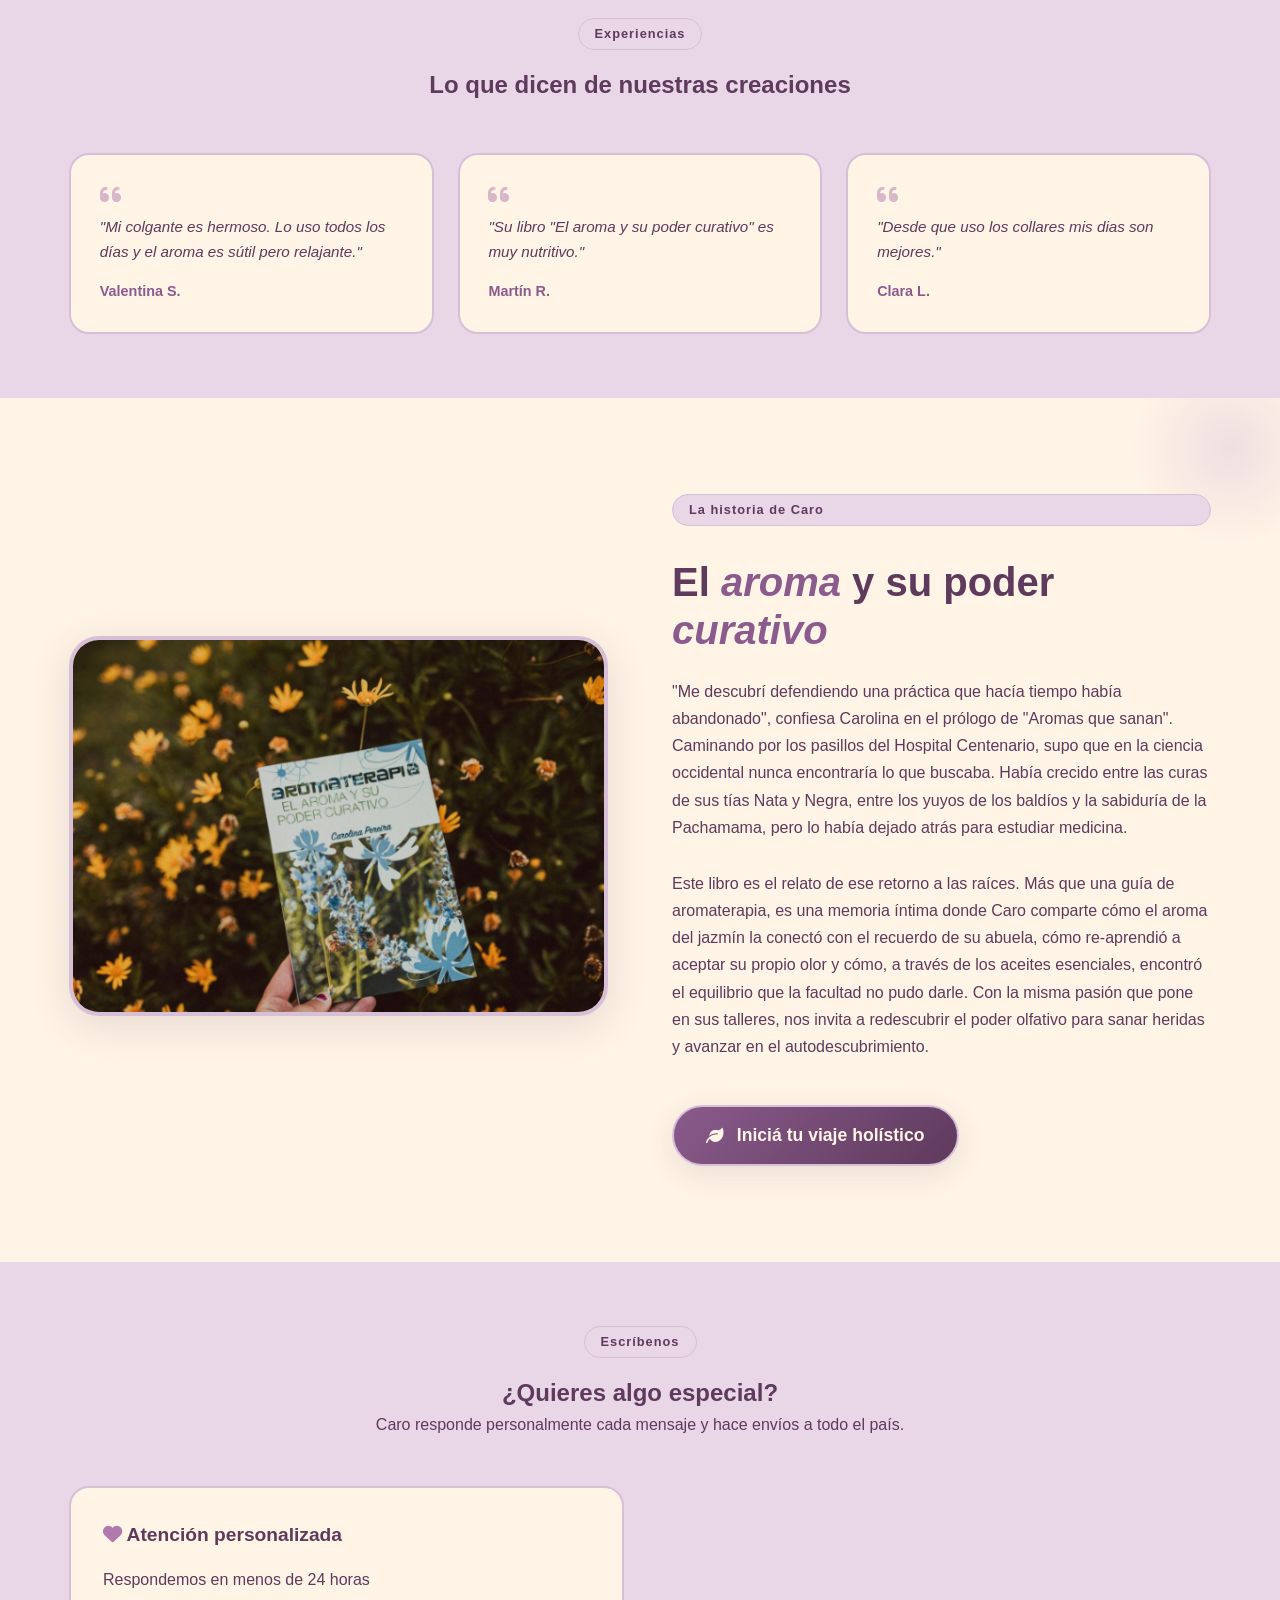
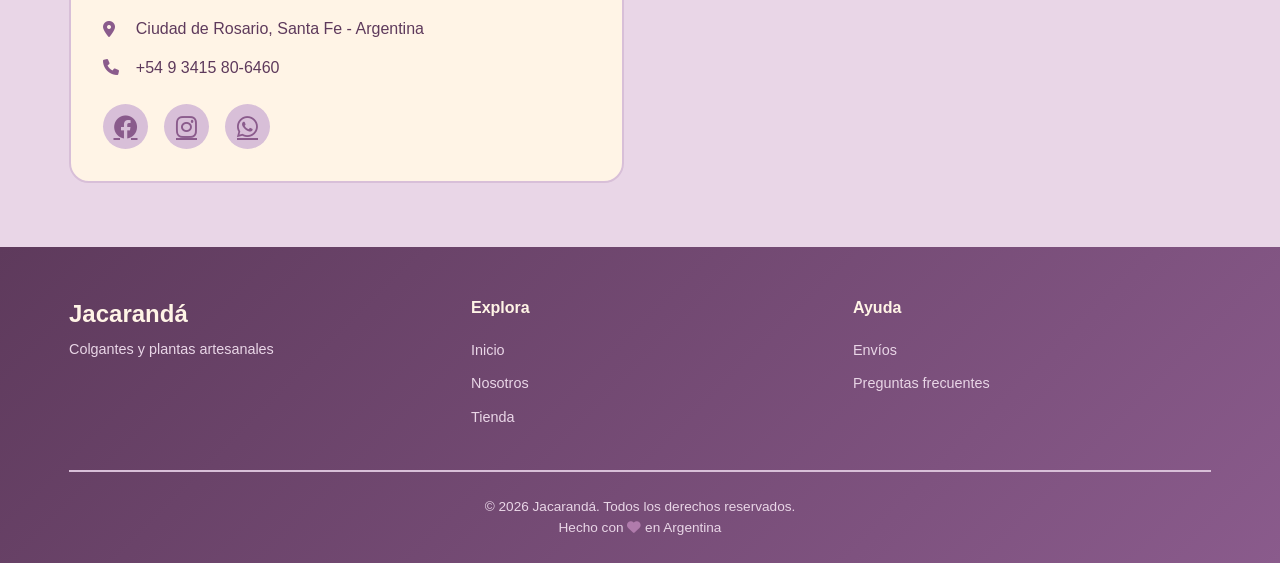
==== commit 8a080520: "cambio en navbar" ====
--- a/index.html
+++ b/index.html
@@ -29,7 +29,6 @@
                     <li><a href="index.html" class="menu-link active">Inicio</a></li>
                     <li><a href="#nosotros">Nosotros</a></li>
                     <li><a href="#libro-caro">Mi Libro</a></li>
-                    <li><a href="#destacados">Productos</a></li>
                     <li><a href="#contacto">Contacto</a></li>
                     <li><a href="tienda.html" class="menu-link-tienda">
                         <i class="fas fa-store"></i> Tienda
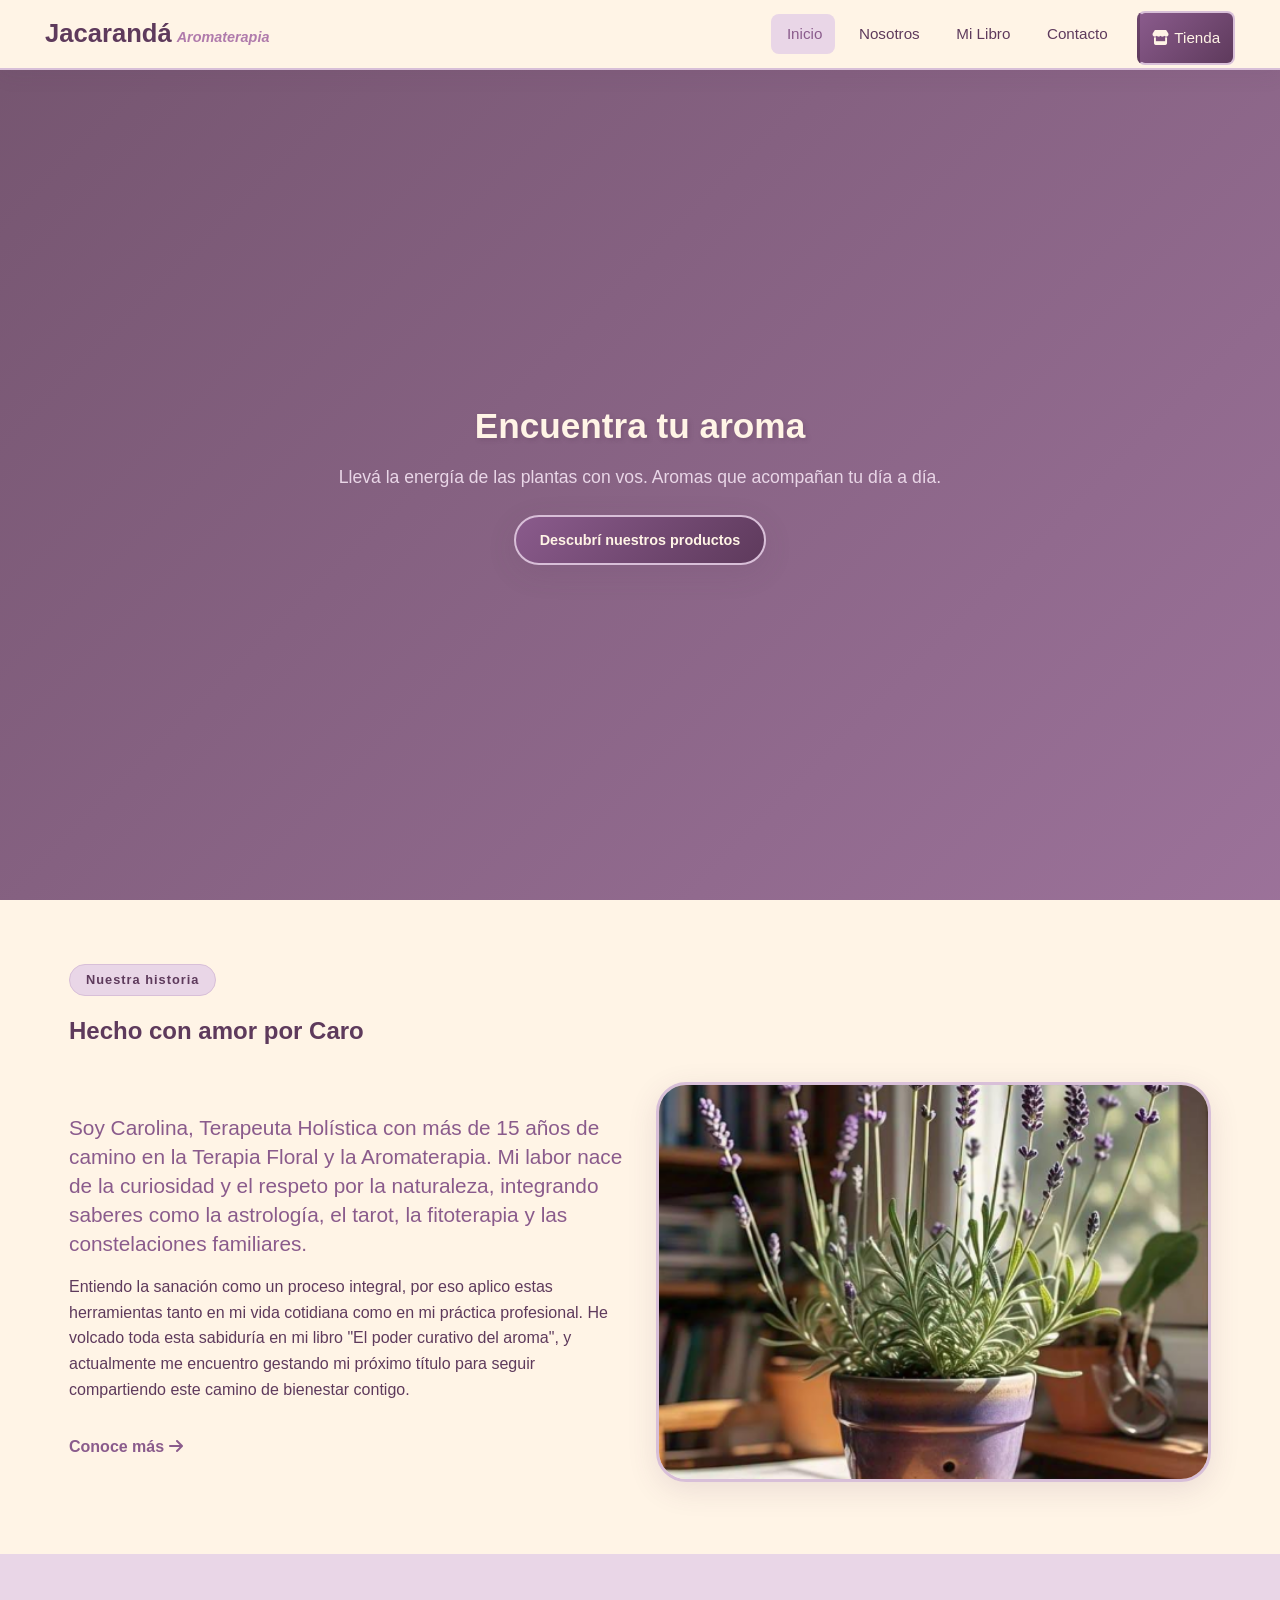
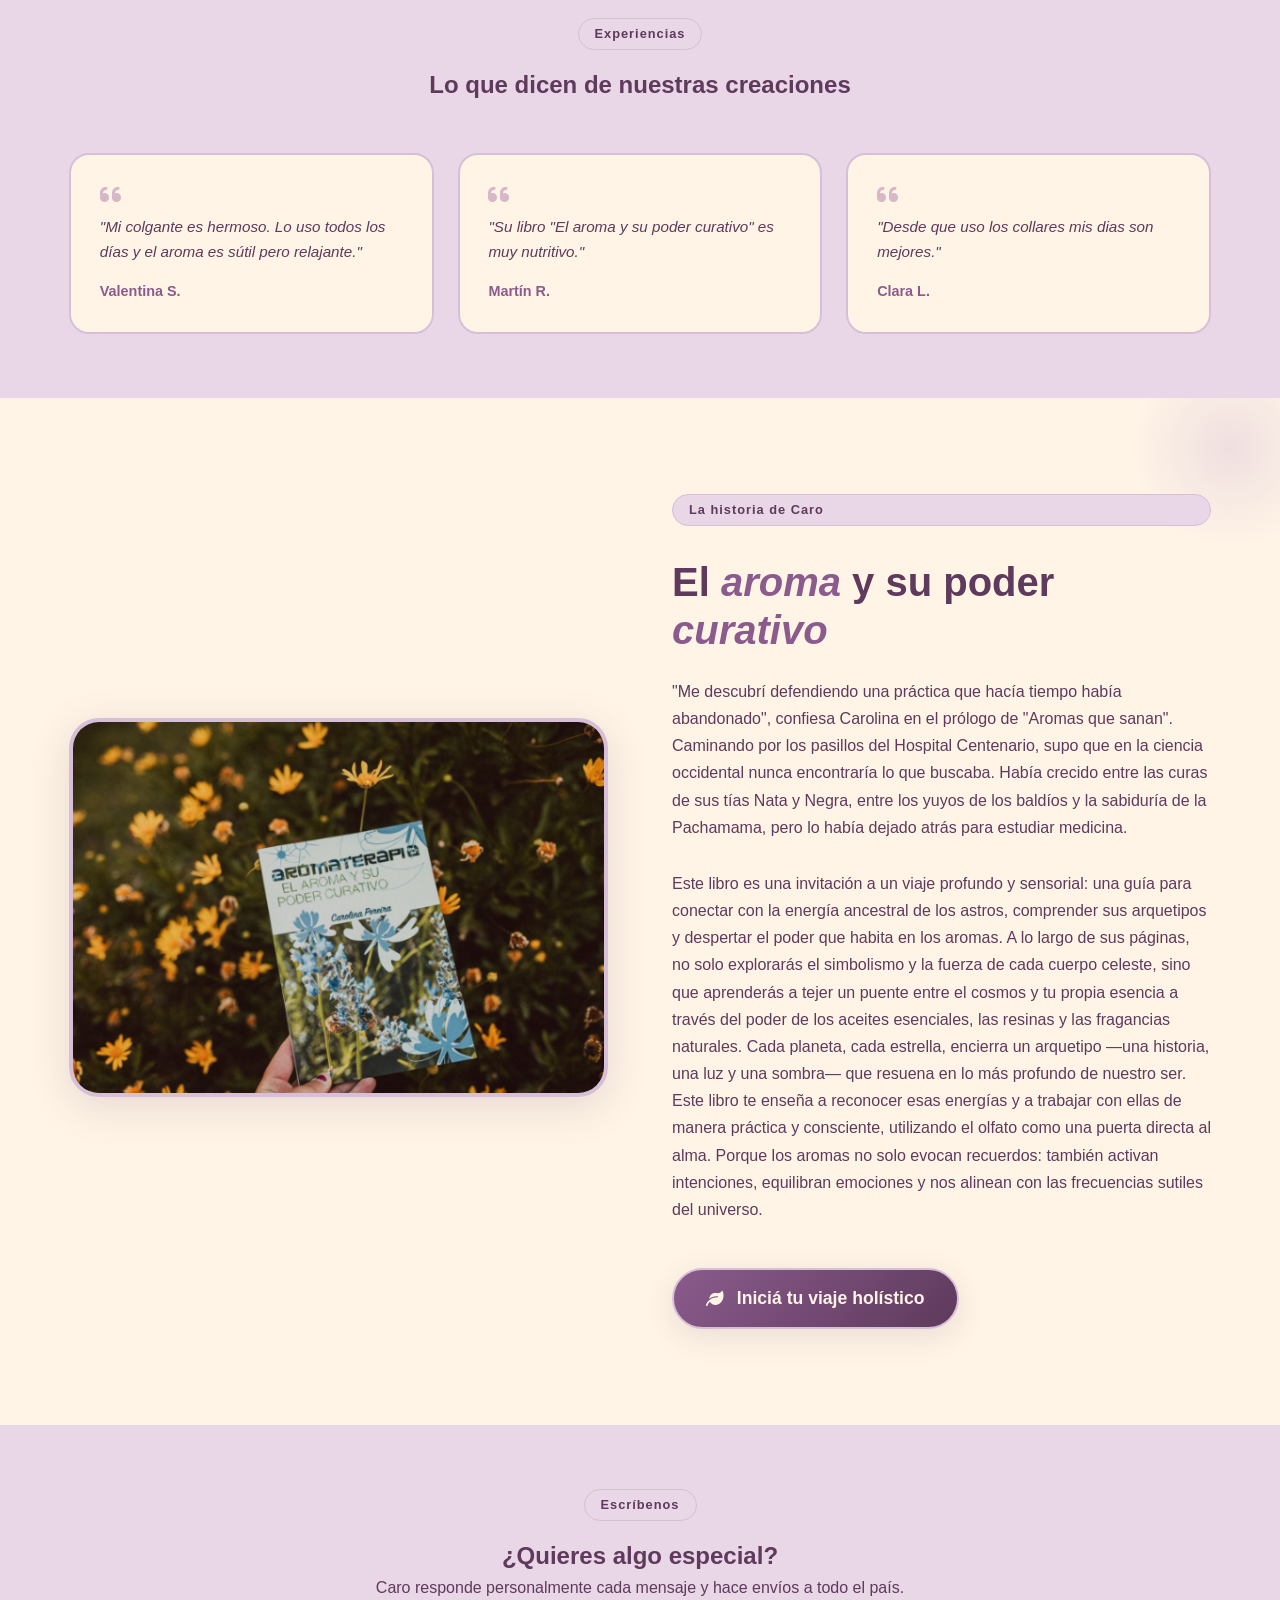
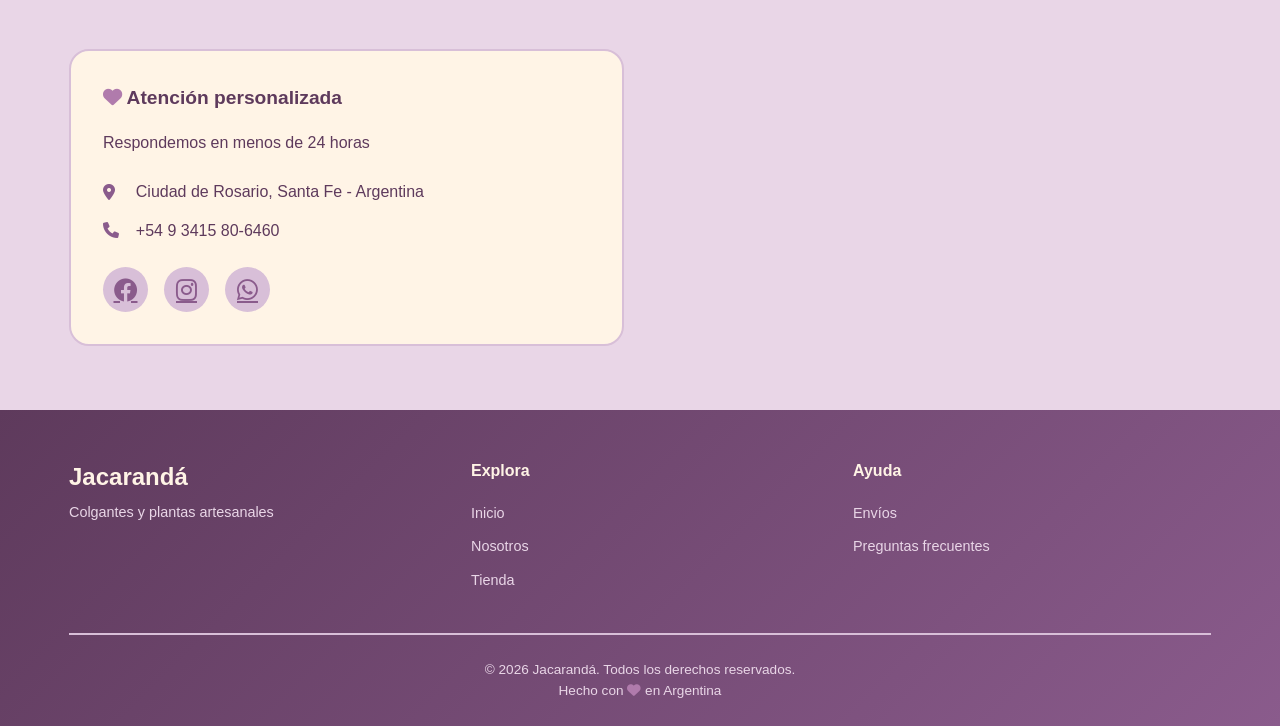
==== commit de391ee5: "Cambio en lo que dice en mi libro" ====
--- a/index.html
+++ b/index.html
@@ -44,7 +44,7 @@
             <div class="hero-content">
                 <h2>Encuentra tu aroma</h2>
                 <p>Llevá la energía de las plantas con vos. Aromas que acompañan tu día a día.</p>
-                <a href="tienda.html" class="btn">Descubrí nuestra magia</a>
+                <a href="tienda.html" class="btn">Descubrí nuestros productos</a>
             </div>
         </div>
     </section>
@@ -118,7 +118,7 @@
                     "Me descubrí defendiendo una práctica que hacía tiempo había abandonado", confiesa Carolina en el prólogo de "Aromas que sanan". Caminando por los pasillos del Hospital Centenario, supo que en la ciencia occidental nunca encontraría lo que buscaba. Había crecido entre las curas de sus tías Nata y Negra, entre los yuyos de los baldíos y la sabiduría de la Pachamama, pero lo había dejado atrás para estudiar medicina.
                 </p>
                 <p class="libro-descripcion">
-                    Este libro es el relato de ese retorno a las raíces. Más que una guía de aromaterapia, es una memoria íntima donde Caro comparte cómo el aroma del jazmín la conectó con el recuerdo de su abuela, cómo re-aprendió a aceptar su propio olor y cómo, a través de los aceites esenciales, encontró el equilibrio que la facultad no pudo darle. Con la misma pasión que pone en sus talleres, nos invita a redescubrir el poder olfativo para sanar heridas y avanzar en el autodescubrimiento.
+                    Este libro es una invitación a un viaje profundo y sensorial: una guía para conectar con la energía ancestral de los astros, comprender sus arquetipos y despertar el poder que habita en los aromas. A lo largo de sus páginas, no solo explorarás el simbolismo y la fuerza de cada cuerpo celeste, sino que aprenderás a tejer un puente entre el cosmos y tu propia esencia a través del poder de los aceites esenciales, las resinas y las fragancias naturales. Cada planeta, cada estrella, encierra un arquetipo —una historia, una luz y una sombra— que resuena en lo más profundo de nuestro ser. Este libro te enseña a reconocer esas energías y a trabajar con ellas de manera práctica y consciente, utilizando el olfato como una puerta directa al alma. Porque los aromas no solo evocan recuerdos: también activan intenciones, equilibran emociones y nos alinean con las frecuencias sutiles del universo.
                 </p>
                 <a href="tienda.html" class="btn btn-libro">
                     <i class="fas fa-leaf"></i> Iniciá tu viaje holístico
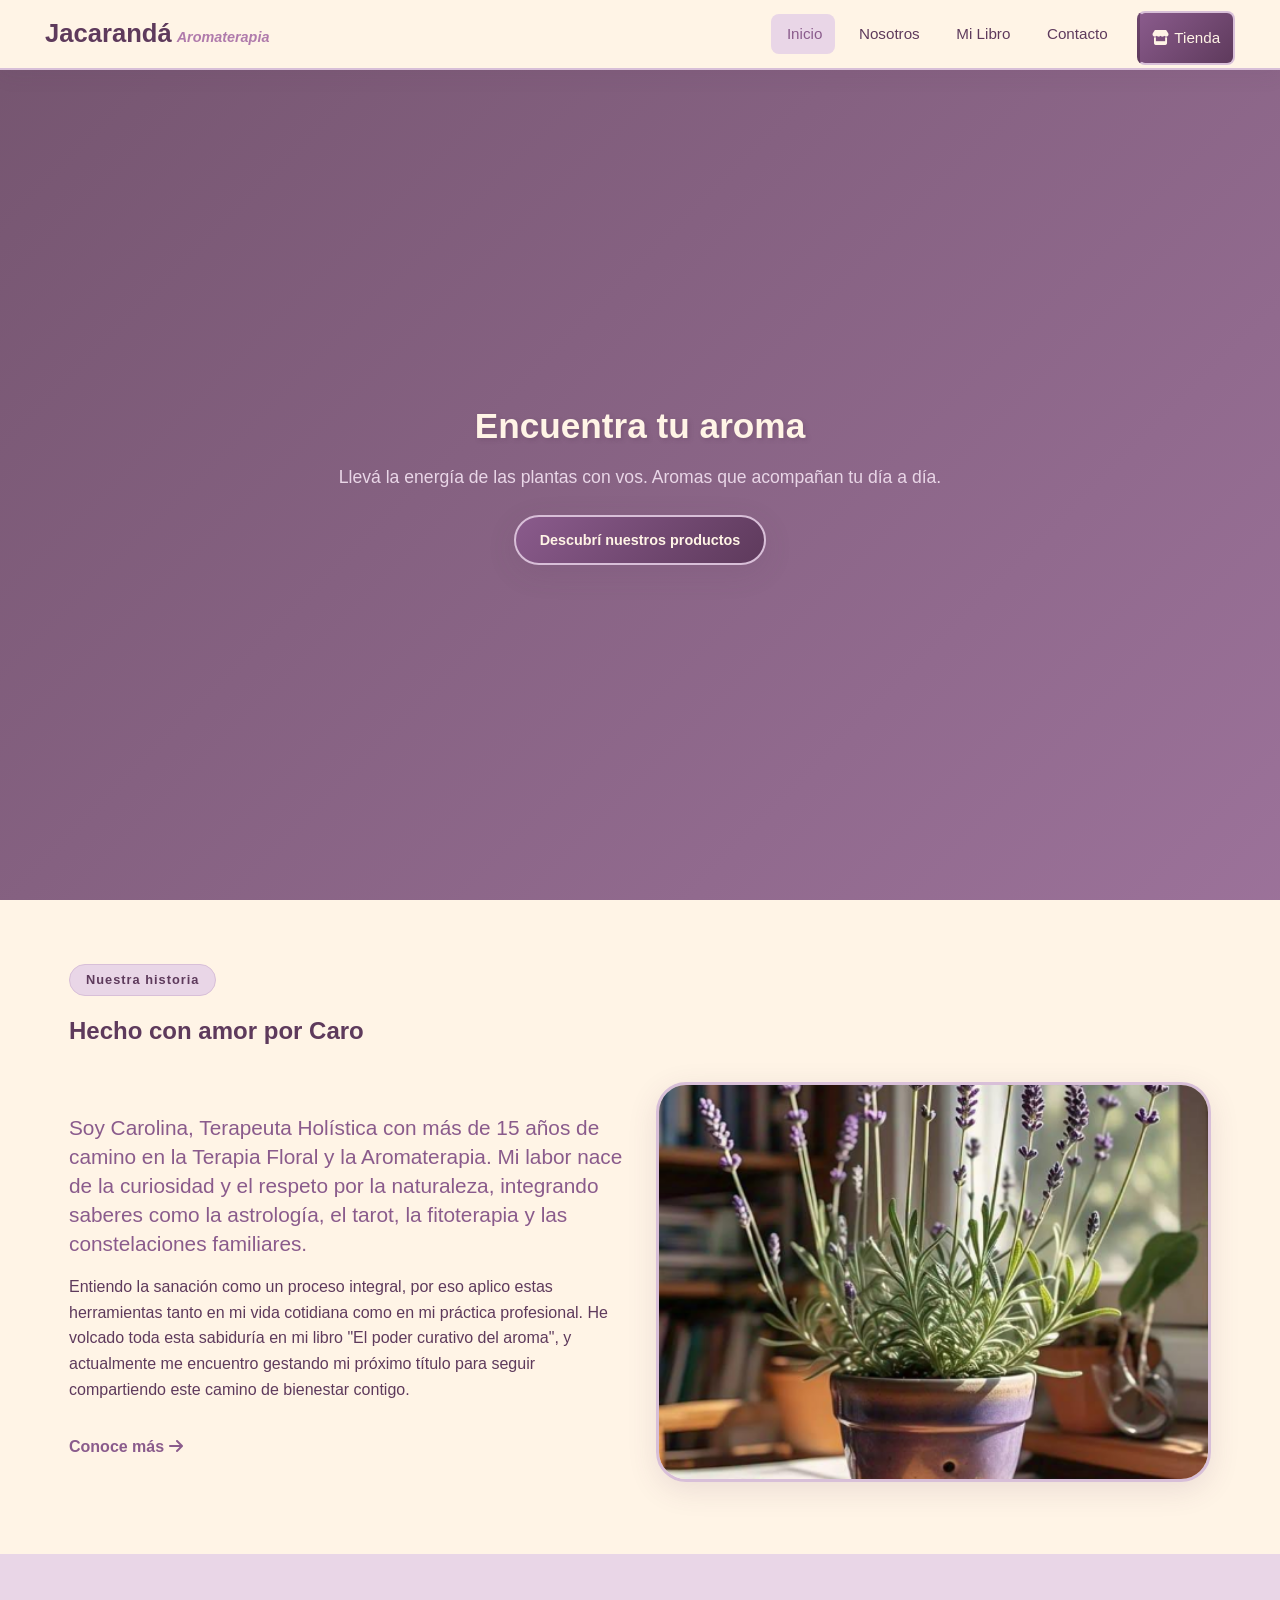
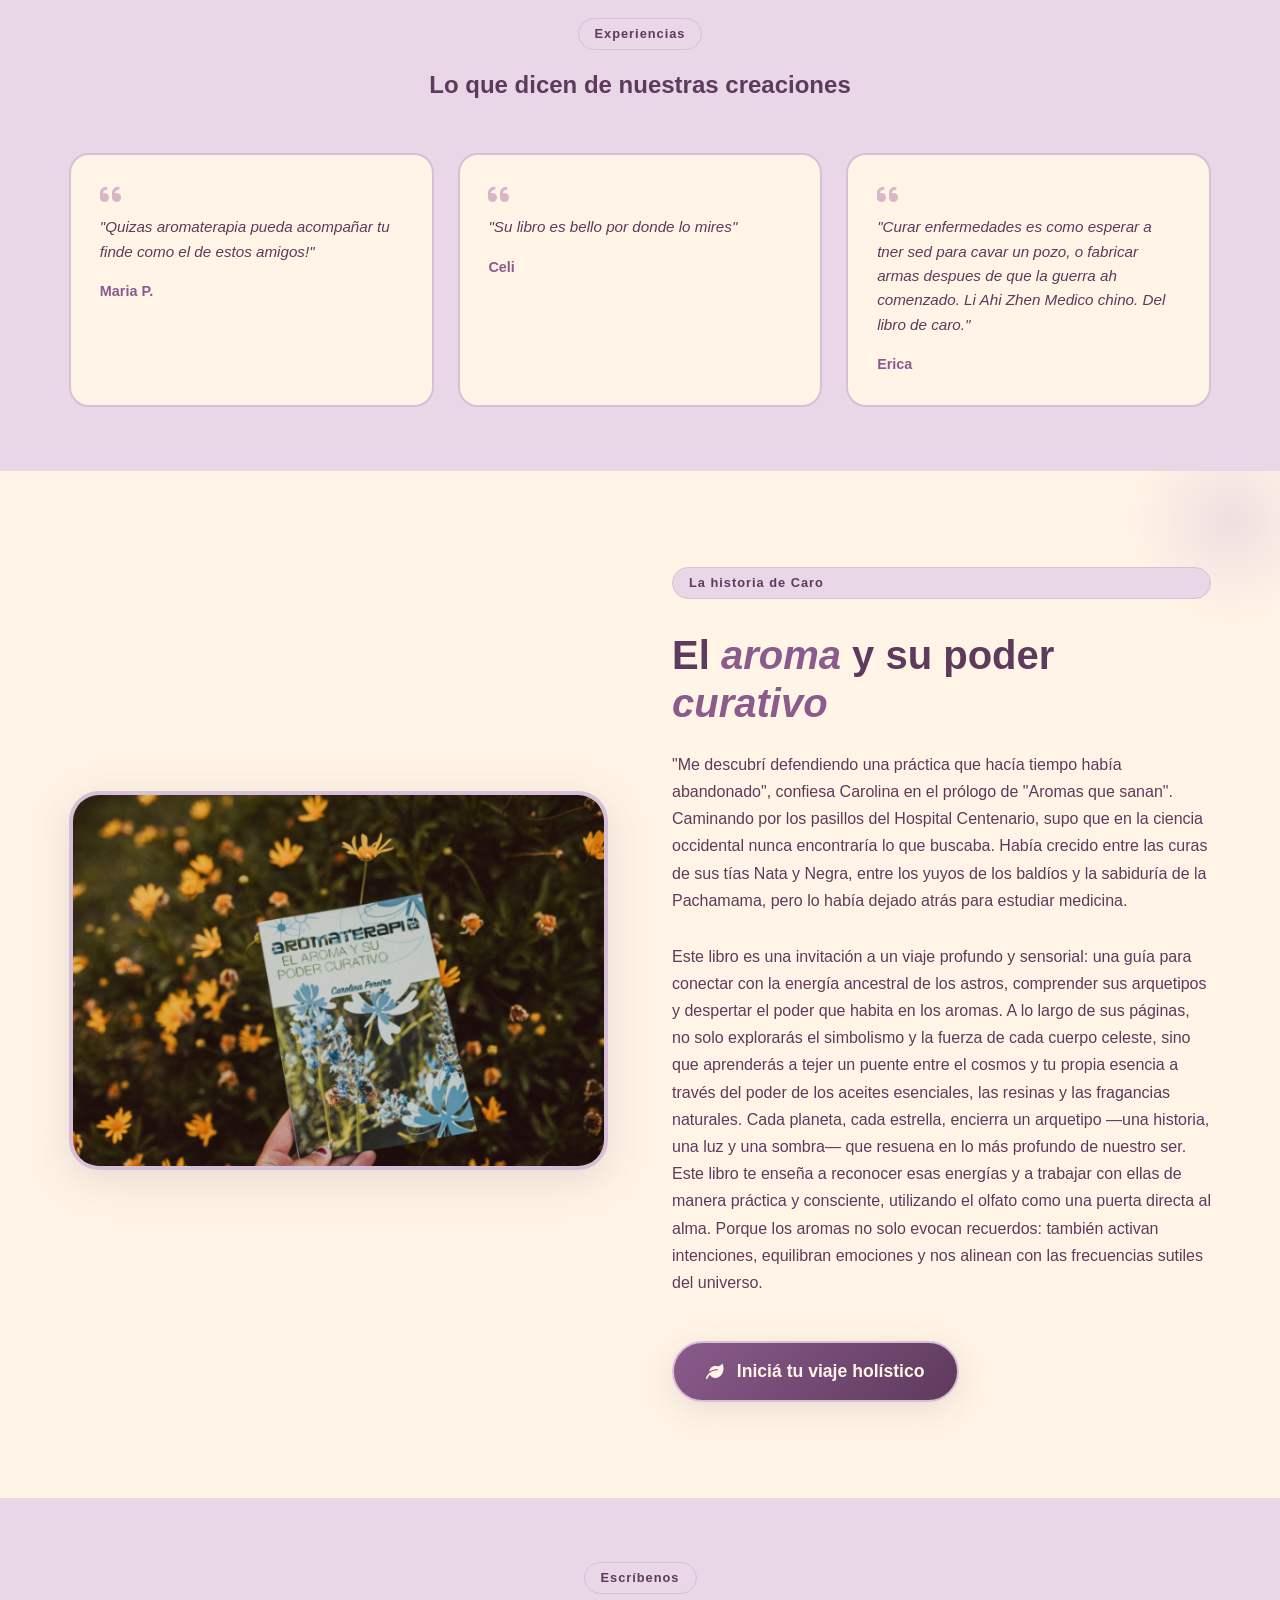
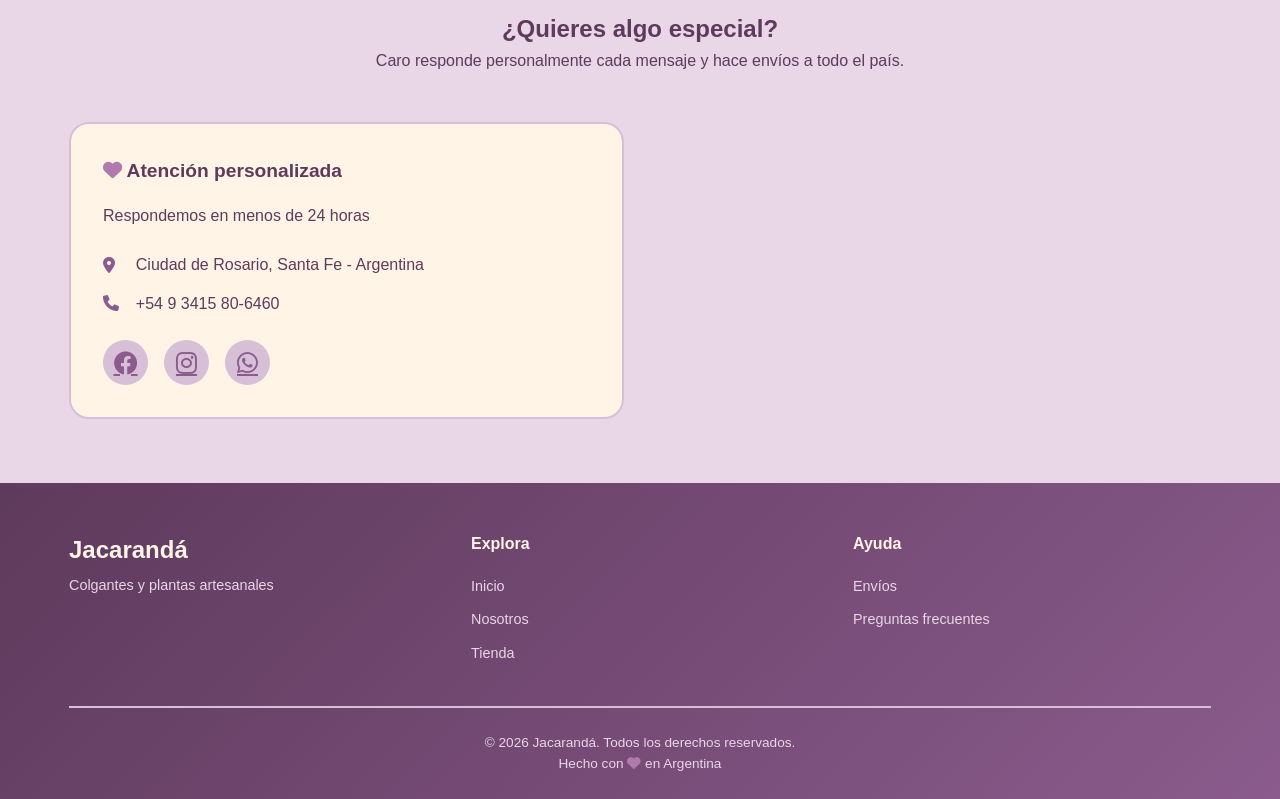
==== commit 602ac430: "Modificacion en testimonios y agregue productos" ====
--- a/index.html
+++ b/index.html
@@ -81,23 +81,23 @@
             <div class="testimonios-grid">
                 <div class="testimonio-card">
                     <i class="fas fa-quote-left"></i>
-                    <p>"Mi colgante es hermoso. Lo uso todos los días y el aroma es sútil pero relajante."</p>
+                    <p>"Quizas aromaterapia pueda acompañar tu finde como el de estos amigos!"</p>
                     <div class="testimonio-autor">
-                        <strong>Valentina S.</strong>
+                        <strong>Maria P.</strong>
                     </div>
                 </div>
                 <div class="testimonio-card">
                     <i class="fas fa-quote-left"></i>
-                    <p>"Su libro "El aroma y su poder curativo" es muy nutritivo."</p>
+                    <p>"Su libro es bello por donde lo mires"</p>
                     <div class="testimonio-autor">
-                        <strong>Martín R.</strong>
+                        <strong>Celi</strong>
                     </div>
                 </div>
                 <div class="testimonio-card">
                     <i class="fas fa-quote-left"></i>
-                    <p>"Desde que uso los collares mis dias son mejores."</p>
+                    <p>"Curar enfermedades es como esperar a tner sed para cavar un pozo, o fabricar armas despues de que la guerra ah comenzado. Li Ahi Zhen Medico chino. Del libro de caro."</p>
                     <div class="testimonio-autor">
-                        <strong>Clara L.</strong>
+                        <strong>Erica</strong>
                     </div>
                 </div>
             </div>
